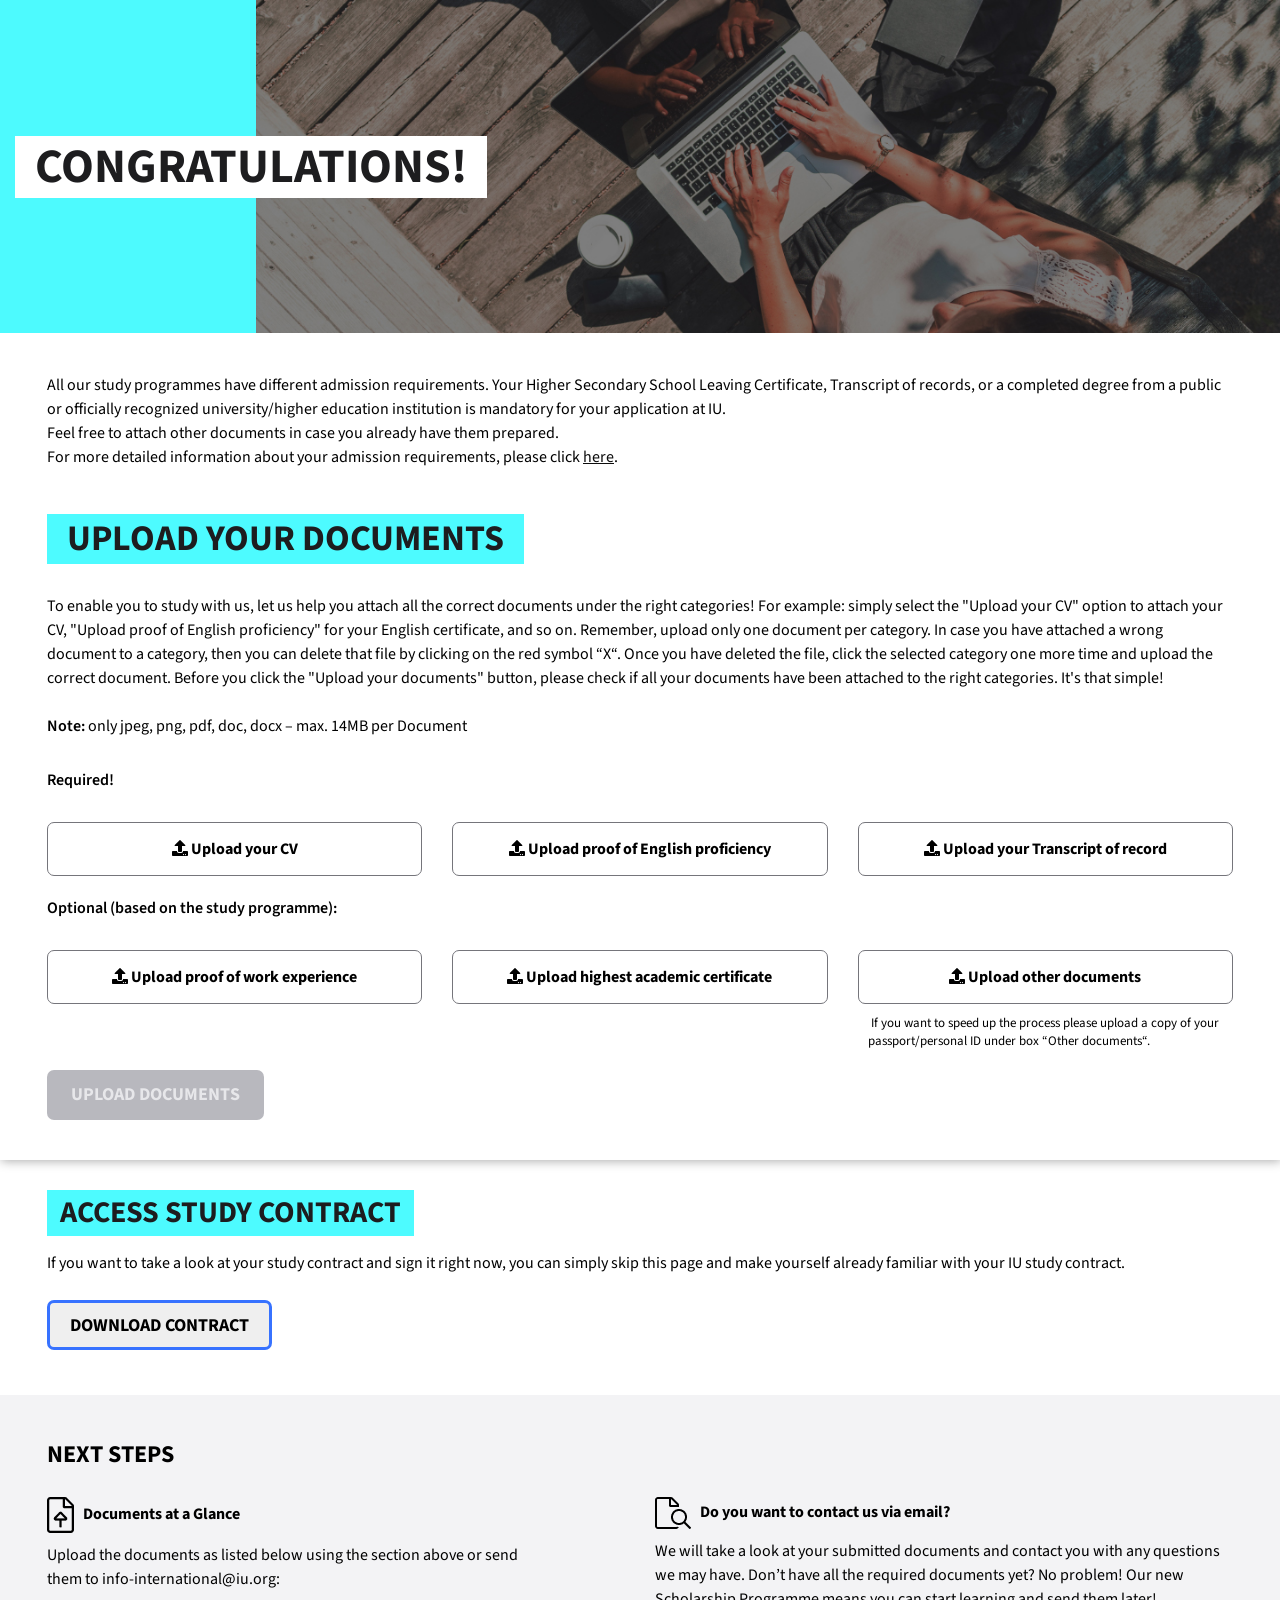
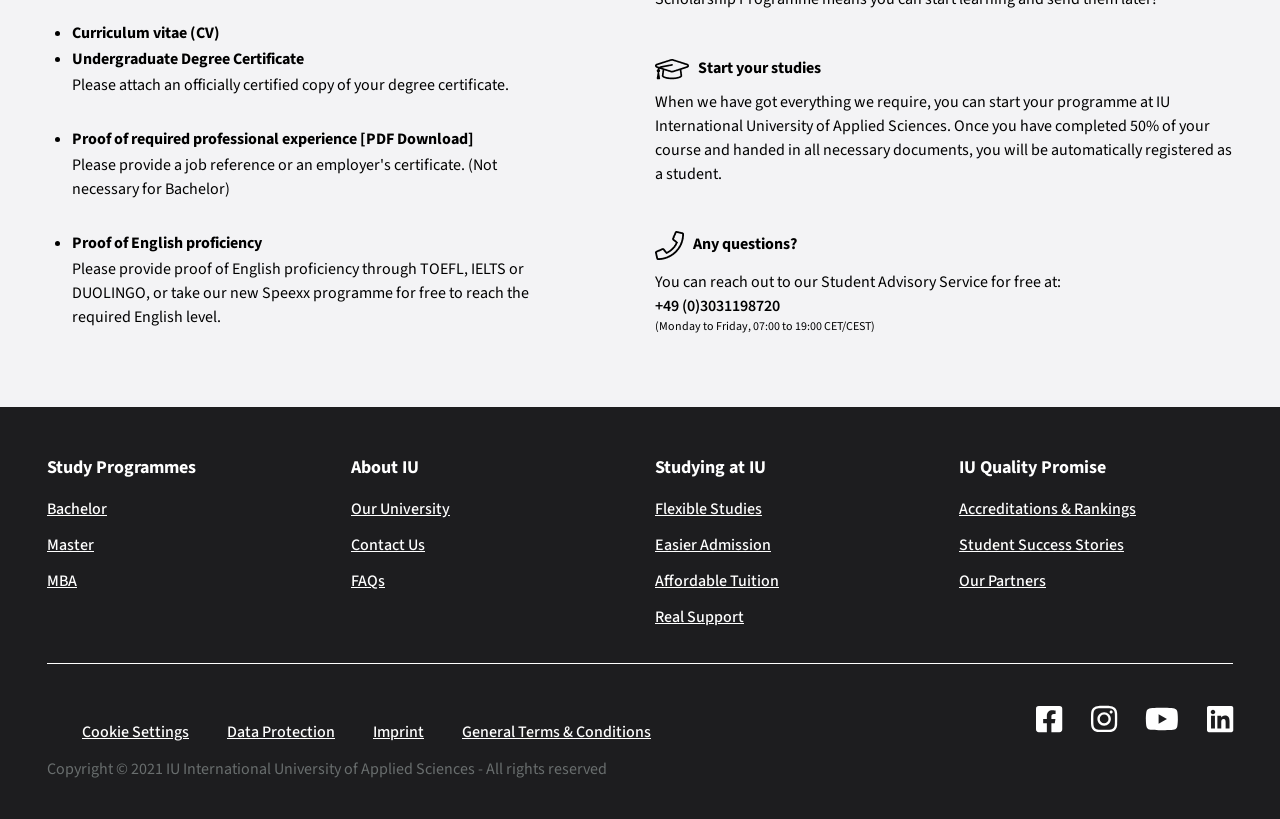
==== upload/index.html @ fe28b908 "Merge branch 'main' of https://github.com/Lujine/iu-obv-v1 into summary-ui-changes" ====
<!DOCTYPE html>
<html>
    <head>
        <meta charset="utf-8" />
        <meta http-equiv="X-UA-Compatible" content="IE=edge" />
        <meta name="viewport" content="width=device-width, initial-scale=1" />
        <link rel="icon" href="images/favicon.png" type="image/x-icon" />
        <title>CONGRATULATIONS!</title>
        <!--[if IE]><script src="js/html5.js"></script><![endif]-->
        <!--main css -->
        <link href="css/bootstrap.min.css" rel="stylesheet" type="text/css" />
        <link href="css/style.css" rel="stylesheet" type="text/css" />

        <!--font css -->
        <link href="css/font-awesome.min.css" rel="stylesheet" type="text/css" />
        <link href="css/fontawesome-all.min.css" rel="stylesheet" type="text/css" />
        <link href="//fonts.googleapis.com/css2?family=Source+Sans+Pro:wght@200;300;400;600;700;900&display=swap" rel="stylesheet" type="text/css" />

        <!--Accordian css  -->
        <link href="css/demo.css" rel="stylesheet" type="text/css" />

        <!--responsive css  -->
        <link href="css/responsive.css" rel="stylesheet" type="text/css" />
        <script>(function(w,d,s,l,i){w[l]=w[l]||[];w[l].push({'gtm.start':

                new Date().getTime(),event:'gtm.js'});var f=d.getElementsByTagName(s)[0],

            j=d.createElement(s),dl=l!='dataLayer'?'&l='+l:'';j.async=true;j.src=

            'https://www.googletagmanager.com/gtm.js?id='+i+dl;f.parentNode.insertBefore(j,f);

        })(window,document,'script','dataLayer','GTM-NTFTFHJ');</script>

        <!-- End Google Tag Manager -->

        <!-- Google Tag Manager -->

        <script>(function(w,d,s,l,i){w[l]=w[l]||[];w[l].push({'gtm.start':

                new Date().getTime(),event:'gtm.js'});var f=d.getElementsByTagName(s)[0],

            j=d.createElement(s),dl=l!='dataLayer'?'&l='+l:'';j.async=true;j.src=

            'https://www.googletagmanager.com/gtm.js?id='+i+dl;f.parentNode.insertBefore(j,f);

        })(window,document,'script','dataLayer','GTM-M35C44B');</script>

        <!-- End Google Tag Manager -->

        <script>

            dataLayer.push({

                'event': 'pageview',

                'eventData': {

                    'action': 'pageview',

                    'category': 'page'

                },

                'page': {

                    'name': "/obw-v1/upload/",

                    'type': 'obw',

                    'status': 200,

                    'language': 'en',

                    'topLevelDomain': 'com',

                    'subDomain': ''

                }

            });
        </script>
    </head>

    <body>
        <!--Banner Section-->
        <div class="herobanner desktop">
            <img src="images/hero-banner.jpg" alt="Banner" class="fullimg" />
            <div class="banner-caption">
                <div class="container">
                    <div class="row">
                        <div class="col-md-12 col-sm-12 col-xs-12">
                            <div class="banner-content">
                                <h1>CONGRATULATIONS!</h1>
                            </div>
                        </div>
                    </div>
                </div>
            </div>
        </div>
        <!--Banner Section-->
        <!--Banner Section-->
        <div class="herobanner mobile">
            <img src="images/hero-banner-mob.jpg" alt="Banner" class="fullimg" />
            <div class="banner-caption">
                <div class="container">
                    <div class="row">
                        <div class="col-md-12 col-sm-12 col-xs-12">
                            <div class="banner-content">
                                <h1>CONGRATULATIONS!</h1>
                            </div>
                        </div>
                    </div>
                </div>
            </div>
        </div>
        <!--Banner Section-->

        <!--Content Section-->
        <div class="content-section">
            <div class="container">
                <div class="modal" id="invalidFileType">
                    <div class="modal-dialog">
                        <div class="modal-content">

                            <!-- Modal Header -->
                            <div class="modal-header">
                                <h4 class="modal-title">Invalid File type</h4>
                                <button type="button" class="close" data-dismiss="modal">&times;</button>
                            </div>

                            <!-- Modal body -->
                            <div class="modal-body">
                                You can upload files that only have these extensions type: jpeg, png, pdf, doc, docx – with a max size of 14MB per document!
                            </div>

                            <!-- Modal footer -->
                            <div class="modal-footer">
                                <button type="button" class="btn btn-danger" data-dismiss="modal">Close</button>
                            </div>

                        </div>
                    </div>
                </div>
                <div class="modal" id="sizeMoreThan">
                    <div class="modal-dialog">
                        <div class="modal-content">

                            <!-- Modal Header -->
                            <div class="modal-header">
                                <h4 class="modal-title">Max file size exceeded</h4>
                                <button type="button" class="close" data-dismiss="modal">&times;</button>
                            </div>

                            <!-- Modal body -->
                            <div class="modal-body">
                                Unfortunately, you cannot upload files with a size exceeding 14MB. Convert the file first and upload it back here!
                            </div>

                            <!-- Modal footer -->
                            <div class="modal-footer">
                                <button type="button" class="btn btn-danger" data-dismiss="modal">Close</button>
                            </div>

                        </div>
                    </div>
                </div>

            </div>
            <div class="container">
                <div class="row">
                    <div class="col-md-12 col-sm-12 col-xs-12">
                        <div class="application-process">
                            <p>
                                All our study programmes have different admission requirements. Your Higher Secondary School Leaving Certificate, Transcript of records, or a completed degree from a public or officially recognized university/higher education institution is mandatory for your application at IU.
                                <br>Feel free to attach other documents in case you already have them prepared. <br>
                                For more detailed information about your admission requirements, please click
                                <a href="https://iu.org/why-iu/easier-admission/" style="color: #0d0d0d;text-decoration: underline" target="_blank">here</a>.
                            </p>
                        </div>
                        <div class="upload-section">
                            <h2 class="upload-title">Upload <span class="uploady">your</span> Documents</h2>
                            <p>To enable you to study with us, let us help you attach all the correct documents under the right categories! For example: simply select the "Upload your CV" option to attach your CV, "Upload proof of English proficiency" for your English certificate, and so on. Remember, upload only one document per category. In case you have attached a wrong document to a category, then you can delete that file by clicking on the red symbol “X“. Once you have deleted the file, click the selected category one more time and upload the correct document. Before you click the "Upload your documents" button, please check if all your documents have been attached to the right categories. It's that simple!
                                <br>
                            <br><strong>Note:</strong> only jpeg, png, pdf, doc, docx – max. 14MB per Document</p>
                            <div>
                                <p class="toHighlight"><strong>Required!</strong></p>
                            </div>
                            <div class="upload-box">
                                <form id="uploadNewForm" action="./upload.php" name="uploadNewForm" method="post" enctype="multipart/form-data">
                                    <div class="row">
                                        <div class="col-md-4 col-sm-4 col-xs-12 upload_cv-cont">
                                            <div class="upload-block">
                                                <label for="upload_cv" class="custom-file-upload">
                                                    <i class="fa fa-upload" aria-hidden="true"></i> Upload your CV
                                                </label>
                                                <div class="loader-img upload_cv-loader"></div>
                                                <input id="upload_cv" name='upload_cv' type="file" style="display:none;">
                                            </div>
                                        </div>
                                        <div class="col-md-4 col-sm-4 col-xs-12 upload_proof_of_english_proficiency-cont">
                                            <div class="upload-block">
                                                <label for="upload_proof_of_english_proficiency" class="custom-file-upload">
                                                    <i class="fa fa-upload" aria-hidden="true"></i> Upload proof of English proficiency
                                                </label>
                                                <div class="loader-img upload_proof_of_english_proficiency-loader"></div>
                                                <input id="upload_proof_of_english_proficiency" name='upload_proof_of_english_proficiency' type="file" style="display:none;">
                                            </div>
                                        </div>
                                        <div class="col-md-4 col-sm-4 col-xs-12 upload_Transcript_of_record-cont">
                                            <div class="upload-block">
                                                <label for="upload_Transcript_of_record" class="custom-file-upload">
                                                    <i class="fa fa-upload" aria-hidden="true"></i> Upload your Transcript of record
                                                </label>
                                                <div class="loader-img upload_Transcript_of_record-loader"></div>
                                                <input id="upload_Transcript_of_record" name='upload_Transcript_of_record' type="file" style="display:none;">
                                            </div>
                                        </div>

                                        <div class="col-sm-12 col-md-12 col-xs-12">
                                            <p class="toHighlight"><strong>Optional (based on the study programme):</strong></p>
                                        </div>

                                        <div class="col-md-4 col-sm-4 col-xs-12 upload_proof_of_work_experience-cont">
                                            <div class="upload-block">
                                                <label for="upload_proof_of_work_experience" class="custom-file-upload">
                                                    <i class="fa fa-upload" aria-hidden="true"></i> Upload proof of work experience
                                                </label>
                                                <div class="loader-img upload_proof_of_work_experience-loader"></div>
                                                <input id="upload_proof_of_work_experience" name='upload_proof_of_work_experience' type="file" style="display:none;">
                                            </div>
                                        </div>

                                        <div class="col-md-4 col-sm-4 col-xs-12 upload_highest_academic_certificate-cont">
                                            <div class="upload-block">
                                                <label for="upload_highest_academic_certificate" class="custom-file-upload">
                                                    <i class="fa fa-upload" aria-hidden="true"></i> Upload highest academic certificate
                                                </label>
                                                <div class="loader-img upload_highest_academic_certificate-loader"></div>
                                                <input id="upload_highest_academic_certificate" name='upload_highest_academic_certificate' type="file" style="display:none;">
                                            </div>
                                        </div>


                                        <div class="col-md-4 col-sm-4 col-xs-12 upload_other_documents-cont">
                                            <div class="upload-block">
                                                <label for="upload_other_documents" class="custom-file-upload">
                                                    <i class="fa fa-upload" aria-hidden="true"></i> Upload other documents 
                                                </label>
                                                <div class="loader-img upload_other_documents-loader"></div>
                                                <input id="upload_other_documents" name='upload_other_documents' type="file" style="display:none;">
                                            </div>
                                            <div class="miniText">

                                                <img src="https://i.imgur.com/AZdpewI.png" alt="" width="19px"> If you want to speed up the process please upload a copy of your passport/personal ID under box “Other documents“.

                                            </div>
                                        </div>
                                    </div> 
                                    <div class="row"> 
                                        <div class="col-md-12 col-sm-12 col-xs-12 disable-div" id="pre-upload_cv" >
                                            <div class="preview" style="color:black;">
                                                <div class="progress-bar"></div>
                                                <div class="file-name"></div>
                                                <div class="file-size"></div>
                                                <div class="file-remove" data-id="upload_cv"><i class="fas fa-times"></i></div>
                                                <div class="clearfix"></div>
                                            </div>
                                        </div>
                                        <div class="col-md-12 col-sm-12 col-xs-12 disable-div" id="pre-upload_proof_of_english_proficiency" >
                                            <div class="preview" style="color:black;">
                                                <div class="progress-bar"></div>
                                                <div class="file-name"></div>
                                                <div class="file-size"></div>
                                                <div class="file-remove" data-id="upload_proof_of_english_proficiency"><i class="fas fa-times"></i></div>
                                                <div class="clearfix"></div>
                                            </div>
                                        </div>
                                        <div class="col-md-12 col-sm-12 col-xs-12 disable-div" id="pre-upload_Transcript_of_record" >
                                            <div class="preview" style="color:black;">
                                                <div class="progress-bar"></div>
                                                <div class="file-name"></div>
                                                <div class="file-size"></div>
                                                <div class="file-remove" data-id="upload_Transcript_of_record"><i class="fas fa-times"></i></div>
                                                <div class="clearfix"></div>
                                            </div>
                                        </div>
                                        <div class="col-md-12 col-sm-12 col-xs-12 disable-div" id="pre-upload_proof_of_work_experience" >
                                            <div class="preview" style="color:black;">
                                                <div class="progress-bar"></div>
                                                <div class="file-name"></div>
                                                <div class="file-size"></div>
                                                <div class="file-remove" data-id="upload_proof_of_work_experience"><i class="fas fa-times"></i></div>
                                                <div class="clearfix"></div>
                                            </div>
                                        </div>
                                        <div class="col-md-12 col-sm-12 col-xs-12 disable-div" id="pre-upload_highest_academic_certificate" >
                                            <div class="preview" style="color:black;">
                                                <div class="progress-bar"></div>
                                                <div class="file-name"></div>
                                                <div class="file-size"></div>
                                                <div class="file-remove" data-id="upload_highest_academic_certificate"><i class="fas fa-times"></i></div>
                                                <div class="clearfix"></div>
                                            </div>
                                        </div>
                                        <div class="col-md-12 col-sm-12 col-xs-12 disable-div" id="pre-upload_other_documents" >
                                            <div class="preview" style="color:black;">
                                                <div class="progress-bar"></div>
                                                <div class="file-name"></div>
                                                <div class="file-size"></div>
                                                <div class="file-remove" data-id="upload_other_documents"><i class="fas fa-times"></i></div>
                                                <div class="clearfix"></div>
                                            </div>
                                        </div>
                                        <div id="uploadStatus"></div>
                                    </div>  
                                    <div class="row"> 
                                        <div class="col-md-4 col-sm-4 col-xs-12">
                                            <input type="submit" name="submit" id="upload-documents" value="upload documents" disabled="disabled" />
                                        </div>
                                    </div>  
                                </form>               
                            </div>                                
                        </div>
                    </div>
                </div>
            </div>
        </div>
        <!--Content Section-->


        <!--Download Contract Section-->
        <div class="downloadContract-section">
            <div class="container">
                <div class="row">
                    <div class="col-md-12 col-sm-12 col-xs-12">
                        <div class="downloadContract-title">
                            <h2><span>ACCESS STUDY CONTRACT</span></h2>
                            <p>If you want to take a look at your study contract and sign it right now, you can simply skip this page and make yourself already familiar with your IU study contract.</p>
                        </div>
                    </div>
                </div>
                <div class="row">
                    <div class="col-md-4 col-sm-4 col-xs-12">
                        <input type="submit" name="seeContract" id="skip" value="Download Contract"/>
                    </div>
                </div>
            </div>
        </div>

        <!--shareab Section-->
        <div class="shareab-section hidden">
            <div class="container">
                <div class="row">
                    <div class="col-md-12 col-sm-12 col-xs-12">
                        <div class="shareab-title">
                            <h2><span>ACCESS STUDY CONTRACT</span></h2>
                            <p>If you want to take a look at your study contract and sign it right now, you can simply skip this page and make yourself already familiar with your IU study contract.</p>
                        </div>
                    </div>
                </div>
                <div class="row">
                    <div class="col-md-12 col-sm-12 col-xs-12">
                        <div class="faqblock">
                            <h3 class="accordion" id="body-open"><span class="bluebg">AGENCY BUSINESS</span> <span></span></h3>
                            <div class="content">
                                <p>Here you can confirm that you are an agent working with IU by enterring your company name, e-mail adress and your personalised, valid agent voucher code. Please click on 'SUBMIT' button below to confirm.</p>
                                <div class="shareab-form">
                                    <div class="row">
                                        <div class="col-md-4 col-sm-4 col-xs-12">
                                            <div class="form-group">
                                                <input type="text" name="" value="" placeholder="Agent Company Name*">
                                            </div>
                                        </div>
                                        <div class="col-md-4 col-sm-4 col-xs-12">
                                            <div class="form-group">
                                                <input type="text" name="" value="" placeholder="Agent E-mail*">
                                            </div>
                                        </div>
                                        <div class="col-md-4 col-sm-4 col-xs-12">
                                            <div class="form-group">
                                                <input type="text" name="" value="" placeholder="Agent Code*">
                                            </div>
                                        </div>
                                    </div>
                                    <div class="row">
                                        <div class="col-md-12 col-sm-12 col-xs-12">
                                            <input type="submit" name="" value="Submit Now">
                                        </div>
                                    </div>
                                </div>
                            </div>
                        </div>
                        <div class="faqblock">
                            <h3 class="accordion"><span class="bluebg">Has someone recommended you?</span> <span></span></h3>
                            <div class="content">
                                <p>Please ensure that the recommender is currently studying with IU. It  is important that you use the recommender's official IU email id.</p>
                                <div class="shareab-form">
                                    <div class="row">
                                        <div class="col-md-4 col-sm-4 col-xs-12">
                                            <div class="form-group">
                                                <input type="text" name="" value="" placeholder="First Name*">
                                            </div>
                                        </div>
                                        <div class="col-md-4 col-sm-4 col-xs-12">
                                            <div class="form-group">
                                                <input type="text" name="" value="" placeholder="Last Name*">
                                            </div>
                                        </div>
                                        <div class="col-md-4 col-sm-4 col-xs-12">
                                            <div class="form-group">
                                                <input type="text" name="" value="" placeholder="IU E-mail Addresse*">
                                            </div>
                                        </div>
                                    </div>
                                    <div class="row">
                                        <div class="col-md-12 col-sm-12 col-xs-12">
                                            <input type="submit" name="" value="Submit Now" >
                                        </div>
                                    </div>
                                </div>
                            </div>
                        </div>
                    </div>
                </div>
            </div>
        </div>
        <!--shareab Section-->

        <!--Steps Section-->
        <div class="steps-section">
            <div class="container">
                <div class="row">
                    <div class="col-md-12 col-sm-12 col-xs-12">
                        <h2>NEXT STEPS</h2>
                    </div>
                </div>
                <div class="row">
                    <div class="col-md-6 col-sm-6 col-xs-12">
                        <div class="steps-left">
                            <h3><img src="images/send.png" alt="Send" /> Documents  at a Glance</h3>
                            <p>Upload the documents as listed below using the section above or send them to info-international@iu.org:</p>
                            <ul>
                                <li><h6>Curriculum vitae (CV)</h6></li>
                                <li>
                                    <h6>Undergraduate Degree Certificate</h6>
                                    <p>Please attach an officially certified copy of your degree certificate.</p>
                                </li>
                                <li>
                                    <h6>Proof of required professional experience [PDF Download]</h6>
                                    <p>Please provide a job reference or an employer's certificate. (Not necessary for Bachelor)</p>
                                </li>
                                <li>
                                    <h6>Proof of English proficiency</h6>
                                    <p>Please provide proof of English proficiency through TOEFL, IELTS or DUOLINGO, or take our new Speexx programme for free to reach the required English level.</p>
                                </li>
                            </ul>
                        </div>
                    </div>
                    <div class="col-md-6 col-sm-6 col-xs-12">
                        <div class="steps-right">
                            <h3><img src="images/search.png" alt="Send" /> Do you want to contact us via email?</h3>
                            <p>We will take a look at your submitted documents and contact you with any questions we may have. Don’t have all the required documents yet? No problem! Our new Scholarship Programme means you can start learning and send them later!</p>
                            <h3><img src="images/studies.png" alt="Send" /> Start your studies</h3>
                            <p>When we have got everything we require, you can start your programme at IU International University of Applied Sciences. Once you have completed 50% of your course and handed in all necessary documents, you will be automatically registered as a student.</p>
                            <h3><img src="images/call.png" alt="Send" /> Any questions?</h3>
                            <p style="margin-bottom:0px;">You can reach out to our Student Advisory Service for free at:<br />
                                <strong>+49 (0)3031198720</strong></p>
                            <h5>(Monday to Friday, 07:00 to 19:00 CET/CEST)</h5>
                        </div>
                    </div>
                </div>
            </div>
        </div>
        <!--Steps Section-->
        <script type="application/javascript" src="https://app.usercentrics.eu/latest/main.js" id="3lWO0ROlQ" ></script>

        <script type="application/javascript" src="https://app.usercentrics.eu/latest/main.js" id="3lWO0ROlQ" ></script>

        <!--Footer section-->
        <div class="footer">
            <div class="container">
                <div class="row">
                    <div class="col-md-3 col-sm-3 col-xs-12">
                        <div class="useslink">
                            <h2>Study Programmes</h2>
                            <ul>
                                <li><a href="https://iu.org/bachelor/">Bachelor</a></li>
                                <li><a href="https://iu.org/master/">Master</a></li>
                                <li><a href="https://iu.org/mba/">MBA</a></li>
                            </ul>
                        </div>
                    </div>
                    <div class="col-md-3 col-sm-3 col-xs-12">
                        <div class="useslink">
                            <h2>About IU</h2>
                            <ul>
                                <li><a href="https://iu.org/why-iu/our-university/">Our University</a></li>
                                <li><a href="https://iu.org/why-iu/contact-us/">Contact Us</a></li>
                                <li><a href="https://iu.org/why-iu/faqs/">FAQs</a></li>
                            </ul>
                        </div>
                    </div>
                    <div class="col-md-3 col-sm-3 col-xs-12">
                        <div class="useslink">
                            <h2>Studying at IU</h2>
                            <ul>
                                <li><a href="https://iu.org/why-iu/flexible-studies/">Flexible Studies</a></li>
                                <li><a href="https://iu.org/why-iu/easier-admission/">Easier Admission</a></li>
                                <li><a href="https://iu.org/why-iu/affordable-tuition/">Affordable Tuition</a></li>
                                <li><a href="https://iu.org/why-iu/real-support/">Real Support</a></li>
                            </ul>
                        </div>
                    </div>
                    <div class="col-md-3 col-sm-3 col-xs-12">
                        <div class="useslink">
                            <h2>IU Quality Promise</h2>
                            <ul>
                                <li><a href="https://iu.org/why-iu/accreditations-and-rankings/">Accreditations & Rankings</a></li>
                                <li><a href="https://iu.org/why-iu/success-stories/">Student Success Stories</a></li>
                                <li><a href="https://iu.org/why-iu/our-partners/">Our Partners</a></li>
                            </ul>
                        </div>
                    </div>
                </div>
                <div class="row">
                    <div class="col-md-12 col-sm-12 col-xs-12">
                        <div class="footer-bottom">
                            <div class="row">
                                <div class="col-md-4 col-sm-4 col-xs-12 col-md-push-8 col-sm-push-8">
                                    <div class="footer-social">
                                        <ul>
                                            <li>
                                                <a href="https://www.facebook.com/international.iu/" target="_blank"><i class="fab fa-facebook-square"></i></a>
                                            </li>
                                            <li>
                                                <a href="https://www.instagram.com/iu.international/" target="_blank"><i class="fab fa-instagram"></i></a>
                                            </li>
                                            <li>
                                                <a href="https://www.youtube.com/c/IUInternational" target="_blank"><i class="fab fa-youtube"></i></a>
                                            </li>
                                            <li>
                                                <a href="https://www.linkedin.com/company/iu-gmbh/" target="_blank"><i class="fab fa-linkedin"></i></a>
                                            </li>
                                        </ul>
                                    </div>
                                </div>
                                <div class="col-md-8 col-sm-8 col-xs-12 col-md-pull-4 col-sm-pull-4">
                                    <div class="fmenu">
                                        <ul>
                                            <li><a href="#uc-corner-modal-show">Cookie Settings</a></li>
                                            <li><a href="https://iu.org/data-protection/">Data Protection</a></li>
                                            <li><a href="https://iu.org/imprint/">Imprint</a></li>
                                            <li><a href="https://iu.org/general-terms-and-conditions/">General Terms & Conditions</a></li>
                                        </ul>
                                    </div>
                                    <div class="copyright">
                                        <p>Copyright © 2021 IU International University of Applied Sciences - All rights reserved</p>
                                    </div>
                                </div>
                            </div>
                        </div>
                    </div>
                </div>
            </div>
        </div>
        <!--Footer section-->

        <!--JS-->
        <script src="js/jquery.min.js" type="text/javascript"></script>
        <script src="js/bootstrap.min.js"></script>

        <!--Fonts js -->
        <script src="js/awesomefonts.js"></script>

        <script>
        let x = false;
        let sumUploadedFiles = 0;
        let requiredInput = ['upload_cv','upload_proof_of_english_proficiency','upload_Transcript_of_record']
        function validation(){
            let s = 0;
            sumUploadedFiles = 0;
            jQuery('input[type="file"]').each(function(e, i) {
                if( jQuery(this).val()  && requiredInput.includes(jQuery(this)[0].name) ){
                    s++
                }
            });
            if(s===3){
                jQuery('input[type="file"]').each(function(e, i) {
                    if( jQuery(this).val()){
                        sumUploadedFiles++
                    }
                });
                x = true;
                return true;
            }
        }

        jQuery(document).ready(function() {
            jQuery('input[type="file"]').change(function(e) {
                var ID = jQuery(this).attr('id');
                var geekss = e.target.files[0];
                if(geekss){

                    var fileInput = document.getElementById(ID);
                    // Allowing file type
                    var allowedExtensions = 
                    /(\.jpeg|\.jpg|\.png|\.pdf|\.doc|\.docx)$/i;
                    if ( !allowedExtensions.exec( fileInput.value ) ) {
                        //alert('Invalid file type');
                        $("#invalidFileType").modal();
                        fileInput.value = '';
                        jQuery("#pre-"+ID).addClass('disable-div');
                        return false;
                    } 
                    else if(geekss.size > 1400000) {
                        //alert('Please upload file less than 14MB.');
                        $("#sizeMoreThan").modal();
                        fileInput.value = '';
                        jQuery("#pre-"+ID).addClass('disable-div');
                        return false;
                    } 
                    else 
                    {
                        jQuery("#pre-"+ID+' .preview .file-name').text(geekss.name);
                        jQuery("#pre-"+ID+' .preview .file-size').text( (geekss.size/1024).toFixed(2) + 'kb'); 
                        jQuery("#pre-"+ID).removeClass('disable-div');
                    }

                }
                else{
                    jQuery("#pre-"+ID).addClass('disable-div');
                }


                var disBtn = true;
                jQuery('input[type="file"]').each(function(e, i) {
                    if( jQuery(this).val()  && (validation() || x === true)){
                        disBtn = false;
                        return false;
                    }
                });
                jQuery('#upload-documents').attr('disabled', disBtn);
            });





            jQuery('.file-remove').on('click', function(e) {
                var ID = $(this).data('id');
                jQuery("#pre-"+ID).addClass('disable-div');
                document.getElementById(ID).value = '';
                if(!validation()){
                    switch (ID) {

                        case 'upload_Transcript_of_record' :
                            alert('Please upload a document for \'Transcript of record\'')
                            x = false;
                            break;

                        case 'upload_cv' :
                            alert('Please upload a document in \'CV\'')
                            x = false;
                            break;

                        case 'upload_proof_of_english_proficiency' :
                            alert('Please upload a document in \'Proof of English Proficiency\'')
                            x = false;
                            break;

                        default : console.log('not a required')


                    }
                    jQuery('#upload-documents').attr('disabled', true);
                }
            });


            jQuery('#uploadNewForm').on('submit', function(e) {
                window.dataLayer.push({
                    event: 'customEvent',
                    eventData: {
                        action: 'Submit Document Upload',
                        category: 'Application Form',
                        label: sumUploadedFiles.toString()
                    }
                });
                console.log('datalayer push sent')
                e.preventDefault();
                jQuery('input[type="file"]').each(function(e) {
                    if(jQuery(this).val()){
                        if (jQuery(this).attr('id') === "upload_cv") {
                            uploadImage( jQuery(this).attr('id'), 'CV' );
                        }
                        else if (jQuery(this).attr('id') === "upload_highest_academic_certificate") {
                            uploadImage( jQuery(this).attr('id'), 'Certificate' );
                        }
                        else if (jQuery(this).attr('id') === "upload_proof_of_work_experience") {
                            uploadImage( jQuery(this).attr('id'), 'ProofOfWorkExperince' );
                        }
                        else if (jQuery(this).attr('id') === "upload_proof_of_english_proficiency") {
                            uploadImage( jQuery(this).attr('id'), 'EnglishKnowledgeCertificate' );
                        }
                        else if (jQuery(this).attr('id') === "upload_Transcript_of_record") {
                            uploadImage( jQuery(this).attr('id'), 'TranscriptOfRecords' );
                        }
                        else
                        {
                            uploadImage( jQuery(this).attr('id'), 'Other');
                        }
                    }
                });
                jQuery('#upload-documents').attr('disabled', false);
            });


            //FIRST THING TO DO IS TO HANDLE TO ERROR
            // bachelor vs master front end changes

            function uploadImage(ID, typex)
            {
                var form_data = new FormData();
                form_data.append("upload", document.getElementById(ID).files[0]);
                 $.ajax({
                    xhr: function() {
                        var xhr = new window.XMLHttpRequest();
                        xhr.upload.addEventListener("progress", function(evt) {
                            if (evt.lengthComputable) {
                                var percentComplete = ((evt.loaded / evt.total) * 100).toFixed(2);
                                $("#pre-"+ID+" .progress-bar").width(percentComplete + '%');
                                $("#pre-"+ID+" .progress-bar").html(percentComplete+'%');

                                if((evt.loaded / evt.total)==1)
                                    $("#pre-"+ID+" .progress-bar").html('<span class="success"> File uploaded </span>');
                            }
                        }, false);
                        return xhr;
                    },
                    type: 'POST',
                    url: 'https://api.careerpartner.eu/centraldataservice-api/lara/api/v2/file/'+result+'/file-upload?type=application&category='+typex,
                    data: form_data,
                    contentType: false,
                    cache: false,
                    processData:false,
                    beforeSend: function(){
                        $("#pre-"+ID+" .preview").addClass('progress-bg');
                        $("#pre-"+ID+" .progress-bar").width('0%');
                        $("."+ID+"-loader").html('<img src="images/loading.gif"/>');
                        $('#pre-'+ID+' .file-remove').remove();
                        $("."+ID+"-cont").addClass('upload-disable');
                    },
                    error:function(resp){
                        //console.log(resp);
                        $("#"+ID+"-loader").html('<p style="color:#EA4335;">File upload failed, please try again.</p>');
                    },
                    success: function(resp){
                        //console.log(resp);
                        if(resp.success === true){
                            $("."+ID+"-loader").html('');
                            $('#'+ID).val('');
                            $('.'+ID+'-cont .custom-file-upload').attr('for', '');
                        }else{
                            $("."+ID+"-loader").html('');
                            $("."+ID+"-cont").removeClass('upload-disable');
                        }
                    }
                });
            }
        });
        </script>

        <!-- Accordian Js -->
        <script type="text/javascript" src="js/jquery.accordion.js"></script>
        <script type="text/javascript" src="js/highlight.pack.js"></script>
        <script type="text/javascript">
            $(document).ready(function() {
            
            //syntax highlighter
            hljs.tabReplace = '    ';
            hljs.initHighlightingOnLoad();
            
            //accordion
            $('h3.accordion').accordion({
            defaultOpen: 'body-open',
            cookieName: 'accordion_nav',
            speed: 'slow',
            animateOpen: function (elem, opts) { //replace the standard slideUp with custom function
            elem.next().slideFadeToggle(opts.speed);
            },
            animateClose: function (elem, opts) { //replace the standard slideDown with custom function
            elem.next().slideFadeToggle(opts.speed);
            }
            });
            
            $('h3.accordion2').accordion({
            defaultOpen: 'sample-1',
            cookieName: 'accordion2_nav',
            speed: 'slow',
            cssClose: 'accordion2-close', //class you want to assign to a closed accordion header
            cssOpen: 'accordion2-open',
            
            });
            
            //custom animation for open/close
            $.fn.slideFadeToggle = function(speed, easing, callback) {
            return this.animate({opacity: 'toggle', height: 'toggle'}, speed, easing, callback);
            };
            
            });
        </script>
        <script src="js/app.js" type="text/javascript"></script>

    </body>
</html>
---- upload/css/style.css ----
@charset "utf-8";
/* CSS Document */
/* 	-----------------------------------------------------
	------------------- General Styles ------------------
	----------------------------------------------------- */
article, aside, details, figcaption, figure, footer, header, hgroup, menu, nav, section, main {display:block;}
audio, canvas, video {display:inline-block; *display:inline; *zoom:1;}
audio:not([controls]) {display:none;}
* {margin:0; padding:0; outline:none;
  -webkit-box-sizing: border-box;
     -moz-box-sizing: border-box;
          box-sizing: border-box;
}
*:before,
*:after {
  -webkit-box-sizing: border-box;
     -moz-box-sizing: border-box;
          box-sizing: border-box;
}
html, body, div, span, applet, object, iframe, h1, h2, h3, h4, h5, h6, p, blockquote, pre, a, abbr, acronym, address, big, cite, code, del, dfn, em, font, img, ins, kbd, q, s, samp, small, strike, strong, sub, sup, tt, var, b, u, i, center, dl, dt, dd, ol, ul, li, fieldset, form, label, legend, table, caption, tbody, tfoot, thead, tr, th, td {margin:0; padding:0; border:0; outline:0; font-size:100%; background:transparent;}

blockquote, q {quotes:none;}
blockquote:before, blockquote:after, q:before, q:after  {content:''; content:none;}
:focus {outline:0;}
ins {text-decoration:none;}
del {text-decoration:line-through;}
table {border-collapse:collapse; border-spacing:0;}
a, a:hover, a:active, a:focus {outline:none; outline-style:none; outline-width:0; }
img {width:auto\9; height:auto; max-width:100%; vertical-align:middle; border:0; -ms-interpolation-mode:bicubic;}
button, html input[type="button"], input[type="reset"], input[type="submit"] {cursor:pointer; -webkit-appearance:button;}
label, select, button, input[type="button"], input[type="reset"], input[type="submit"], input[type="radio"], input[type="checkbox"] {cursor:pointer;}
input[type="search"] {-webkit-box-sizing:content-box; -moz-box-sizing:content-box; box-sizing:content-box; -webkit-appearance:textfield;}
input[type="search"]::-webkit-search-decoration, input[type="search"]::-webkit-search-cancel-button {-webkit-appearance:none;}
textarea {overflow:auto; vertical-align:top;}

body{margin:0; padding:0px; background:#ffffff; font-family: 'Source Sans Pro', sans-serif !important; color:#000; font-size:16px; line-height:normal; font-weight:400;}

.clr {font-size:0; height:0; line-height:0; clear:both;}
.left {margin:0; padding:0; width:auto; height:auto; float:left;}
.right {margin:0; padding:0; width:auto; height:auto; float:right;}

a{text-decoration:none; box-shadow:none; transition: all 0.4s ease-in-out 0s;}
a:hover{text-decoration:none; box-shadow:none; border-bottom:none; }
a:focus{text-decoration:none; box-shadow:none; border-bottom:none;}
strong{font-weight:600;}
.clearfix {
  *zoom: 1;
}

.clearfix:before,
.clearfix:after {
  display: table;
  line-height: 0;
  content: "";
}

.clearfix:after {
  clear: both;
}

.full-img{ width:100%; height:auto;}
h1, .h1, h2, .h2, h3, .h3, h4, .h4, h5, .h5, h6, .h6, p, .p{margin-top:10px; letter-spacing:0px;}
.pull-left{float:left;}
.pull-right{float:right;}
.text-right{text-align:right;}
.text-left{text-align:left;}
.text-justify{text-align:justify;}
.text-center{text-align:center;}
.text-transform{text-transform:uppercase;}
.image-left{ float:left; margin:0px 25px 15px 0px;}
.image-right{ float:right; margin:0px 0px 15px 25px;}
.image-left img, .image-right img{ border:0px solid #fff;}
.alignleft{ float:left; margin:0px 25px 20px 0px;}
.alignright{ float:right; margin:0px 0px 20px 25px;}
.image-middle{margin:0px auto 20px;}
.img-responsive{width:100%;}
.fullbg{width:100%;}
.fullimg{width:100%;}
svg{transition: all 0.4s ease-in-out 0s;}
html{overflow-x:hidden;}




.readmore-btn{margin:0px; padding:0px 35px; display:inline-block; background:#2fbccc; border-radius:50px; font-size:15px; line-height:50px; color:#fff; font-weight:700; text-transform:uppercase;}
.readmore-btn:hover{background:#000; color:#fff;}

.no-padding{padding-left:0px; padding-right:0px;}
#toTop{padding:0px; color:#7eb436; position:fixed; bottom:15px; right:10px; font-size:32px; display:none; z-index:999;}

.align-items-center{display:flex; align-items:center; -moz-align-items:center; -webkit-align-items:center;}
.container{max-width:1216px; width:100%;}
.desktop{display:block;}
.mobile{display:none;}


/*=========Banner section==========*/
.herobanner{padding:0px; margin:0px; width:100%; position:relative;}
.herobanner h1{font-size:48px; line-height:52px; color:#1D1D1F; font-weight:700; text-transform:uppercase; margin:0px 0 0px; position:relative; background:#fff; padding:5px 20px; display:inline-block;}
.banner-caption{position:absolute; left:0px; top:50%; transform:translateY(-50%); -o-transform:translateY(-50%); -moz-transform:translateY(-50%); -webkit-transform:translateY(-50%); width:100%; z-index:5;}
.herobanner .carousel-control .glyphicon-chevron-left{margin-left:0px;}
.herobanner .carousel-control .glyphicon-chevron-right{margin-right:0px;}
.herobanner .carousel-indicators{z-index:1 !important; width:auto !important; margin-left:0% !important; transform:translateX(-50%); -o-transform:translateX(-50%); -moz-transform:translateX(-50%); -webkit-transform:translateX(-50%); display: none;}
.slidernav{position:absolute; bottom:47%; z-index: 6;}
.slidernav.sprev{left:1%;}
.slidernav.snext{right:1%;}
.banner-bgcaption{position:absolute; left:0; top:0; width:100%; height:100%; content:''; background:rgb(0,0,0,0.0); opacity:0;}
.carousel-inner > .item{height:240px; max-height:240px;}

.herobanner-pic{text-align:center;}
.herobanner .container{max-width:1350px; width:100%;}
.applynow-btn{margin:0px 0 0 0px; padding:0px 25px; display:inline-block; vertical-align:top; background:#8f0f05; font-size:15px; line-height:50px; color:#fff; font-weight:900; text-transform:uppercase;}
.applynow-btn:hover{background:#0d0d0d; color:#fff;}
.applynow-btn svg{margin-left:8px; color:#fff;}
/*=========Banner section==========*/


/*=========Content Section==========*/
.content-section{margin:0px; padding:40px 0; width:100%; background:#fff;}
.application-process{margin:0px; padding:0 0 45px;}
.application-process p{font-size:16px; line-height:24px; font-weight:400; color:#000; margin-top:0px;}
.application-process p strong{display:block; font-weight:700;}

.upload-section{margin:0px; padding:0px;}
.upload-section h2.upload-title{font-size:36px; line-height:40px; color:#1D1D1F; font-weight:700; text-transform:uppercase; margin:0px 0 30px; position:relative; background:#4DFBFF; padding:5px 20px; display:inline-block;}
.upload-section p{font-size:16px; line-height:24px; font-weight:400; color:#000; margin-top:0px; margin-bottom:30px;}

.fileupload-block{position:relative; margin:0px 0 17px; padding:0px;}
.fileupload-block img{width:100%; position:relative; z-index:2;}
.fileupload-block input[type="file"]{width:100%; position:absolute; left:0px; top:0px; width:100%; height:100%; z-index:3; opacity:0; cursor:pointer;}

.upload-process{margin:0px; padding:0px; position:relative;}
.upload-process ul{margin:0px; padding:0px; list-style:none;}
.upload-process ul li{display:block; border:#1D1D1F solid 1px; border-radius:7px 0px 0px 7px; padding:12px 15px; margin:0 0 10px; position:relative;}
.upload-process h5{font-size:16px; line-height:24px; font-weight:400; color:#1D1D1F; margin-top:0px; margin-bottom:0px; margin-right:24px; display:inline-block; vertical-align:middle; position:relative; z-index:3;}
.upload-process h6{font-size:16px; line-height:24px; font-weight:400; color:#595D5E; margin-top:0px; margin-bottom:0px; display:inline-block; vertical-align:middle; position:relative; z-index:3;}
.upload-process .delete{float:right; font-size:18px; color:#1D1D1F; position:relative; z-index:3;}
.upload-process ul li.upprocess{background:#B8FDFF; position:relative; overflow:hidden;}
.upload-process ul li.upprocess:before{position:absolute; left:0px; top:0px; content:''; width:30%; height:100%; background:#4DFBFF; z-index:1;}

.upload-box input[type="submit"]{align-items: center; padding: 0px 24px;width: auto; height: auto; background: #3772FF; border-radius: 7px; display:inline-block; border:none; font-weight: bold; font-size: 18px; line-height: 50px; color:#fff; text-transform:uppercase; margin-top:0px;}
.upload-box input[type="submit"][disabled]{background: #B8B8BE; color:#E7E7EA;}

/*=========Steps Section==========*/
.steps-section{margin:0px; padding:48px 0; width:100%; background:#F3F3F5;}
.steps-section h2{font-size:24px; line-height:24px; color:#000; font-weight:700; margin-bottom:30px; margin-top:0px;}
.steps-section p{font-size:16px; line-height:24px; font-weight:400; color:#000; margin-top:0px; margin-bottom:30px;}
.steps-section h3{font-size:16px; line-height:24px; color:#000; font-weight:700; margin-bottom:10px; margin-top:0px;}
.steps-section h3 img{margin-right:6px;}
.steps-section h5{font-size:12px; line-height:18px; color:#000; font-weight:400; margin-bottom:0px; margin-top:0px;}
.steps-section h6{font-size:16px; line-height:18px; color:#000; font-weight:700; margin-bottom:5px; margin-top:0px;}
.steps-section ul{margin-left:25px;}
.steps-section ul li{font-size:16px; line-height:24px; font-weight:400; color:#000; margin-top:0px; margin-bottom:5px;}
.steps-left{padding-right:12%;}
.steps-right p{margin-bottom:45px;}

/*=========Footer section==========*/
.footer{margin:0px; padding:50px 0px 40px; background:#1d1d1f; position:relative;}
.footerlogo{margin:0px auto 30px;}
.footer h2{font-size:18px; line-height:22px; color:#fff; font-weight:700; margin-bottom:20px; position:relative; margin-top:0px;}
.footer h3{font-size:21px; line-height:34px; color:#fff; font-weight:400; margin-bottom:30px;}
.footer h4{font-size:19px; line-height:24px; color:#fff; font-weight:300; margin-bottom:15px; position:relative; margin-top:0px;}
.footer p{font-size:20px; line-height:24px; font-weight:400; color:#fff; margin-top:0px; margin-bottom:30px;}
.footer p a{color:#fff;}
.footer p a:hover{color:#fff;}

.footer-contact{padding:0px 0 20px 0; margin-bottom:0px;}
.footer-contact ul{margin: 0px; padding: 0px; list-style: none;}
.footer-contact ul li{margin:0px 0 20px 0px; padding:0px 0px 0 0px; font-size:14px; line-height:24px; color:#bec2c4; font-weight:500; display:block; position:relative; border-right:#bec2c4 solid 0px;}
.footer-contact ul li a{color:#bec2c4; }
.footer-contact ul li a:hover{color:#4dfbff;}
.footer-contact ul li i{color:#fff; vertical-align:middle;}
.footer-contact ul li svg{position:absolute; left:0px; top:3px; color:#fff; font-size:20px;}
.footer-contact ul li img{position:absolute; left:0px; top:5px; color:#fff; font-size:20px;}
.footer-contact ul li span{display:block; font-size:14px; color:#fff; font-weight:400;}
.footer-contact ul li:last-child{border:none;}

.useslink{margin:0px 0 0px; padding:0px 0 0px; border-bottom:#414141 solid 0px;}
.useslink ul{margin:0px; padding:0px; list-style:none;}
.useslink ul li{margin:0px 0 16px; padding:0px 0px 0 0px; display:block; vertical-align: middle; font-size:16px; line-height:20px; color:#fff; font-weight:500; border-right:#414141 solid 0px; text-transform:capitalize;}
.useslink ul li a{color:#fff; text-decoration:underline;}
.useslink ul li a:hover{color:#4dfbff; text-decoration:none;}
.useslink ul li:last-child{border-right:none;}

.fmenu{margin:0px 0 15px; padding:18px 0 0px;}
.fmenu ul{margin:0px; padding:0px; list-style:none;}
.fmenu ul li{margin:0px 0 0px; padding:0px 0px 0 35px; display:inline-block; vertical-align: top; font-size:16px; line-height:20px; color:#fff; font-weight:500; border-right:#414141 solid 0px; text-transform:capitalize;}
.fmenu ul li a{color:#fff; text-decoration:underline;}
.fmenu ul li a:hover{color:#4dfbff; text-decoration:none;}
.fmenu ul li:last-child{border-right:none;}

.footer-social{margin:0px 0 0px; padding:0px 0px; text-align: right;}
.footer-social ul{margin:0px 0 0 0px; padding:0px; list-style:none;}
.footer-social ul li{margin:0px 0 0 25px; padding:0px; display:inline-block; vertical-align:top; text-align:center;}
.footer-social ul li a{margin:0px; padding:0px; height:auto; width:auto; font-size:30px; line-height:30px; color:#fff; text-align:center; display:inline-block; vertical-align:middle;}
.footer-social ul li:hover a{color:#4dfbff;}

.footer-bottom{padding:40px 0 0; margin-top:20px; border-top:#fff solid 1px;}

.fnewslatter{margin:0px; padding:0px; text-align:center;}
.fnewslatter-form{margin:0px auto -15px; padding:0px; width:50%; position:relative;}
.fnewslatter input[type="email"]{margin:0px 0 0px; padding:0px 15px; width:100%; display:block; vertical-align:middle; border:0px; font-size:16px; line-height:40px; font-weight:500; color:#080b1d; background:#fff; border-radius:0px; text-align:left;}
.fnewslatter input[type="submit"]{display:inline-block; vertical-align:middle; padding:0 25px; width:auto; text-align:center; font-size:20px; line-height:40px; font-weight:400; color:#fff; border:none; background:#2fbccc; border-radius:0px; position:absolute; right:0px; top:0px;}

.footermiddle{border:#41454d solid 1px; padding:50px 50px 0;}
.card{text-align:center; margin:30px auto -23px;}
.card ul{margin:0px; padding:0px; list-style:none;}

.copyright{padding:0px 0; background:transparent;}
.copyright p{font-size:16px; line-height:20px; font-weight:400; color:#696e6e; margin-top:0px; margin-bottom:0px;}
.copyright p a{color:#696e6e;}
.copyright p a:hover{color:#fff;}
/*=========Footer section==========*/

.dropzone{border:none !important; padding:0px !important; min-height:inherit !important; background:transparent !important;}
.pd0{padding-left:0px !important; padding-right:0px !important;}
#actions{margin:0px !important;}
/*div.table .file-row > div{padding:0px !important; border:none !important;}*/
.preview01{display:inline-block !important; vertical-align:top !important; width:auto !important; margin-right:24px;}
.preview02{display:inline-block !important; vertical-align:top !important; width:20% !important;}
div.table .file-row > div p{margin-bottom:0px;}
.progress{margin:0px !important;}
/*.dz-image-preview{display: block !important; border: #1D1D1F solid 1px; border-radius: 7px 0px 0px 7px; padding: 0px; margin: 0 0 10px; position: relative; background:#B8FDFF;}
.dz-image-preview.dz-success{background:#fff;}*/
div.table .file-row{position:relative;display: block !important; border: #1D1D1F solid 1px; border-radius: 7px 0px 0px 7px; padding: 0px; margin: 0 0 10px; position: relative; background:#B8FDFF;}
div.table .file-row.dz-success{background:#fff;}

#actions .btn{align-items: center; padding: 0px 24px;width: 110px; height: auto; background: #3772FF; border-radius: 7px; display:inline-block; border:none; font-weight: bold; font-size: 18px; line-height: 50px; color:#fff; text-transform:uppercase;}
#actions .btn.btn-danger{background:#d43f3a;}
.progress{height:50px; background:#B8FDFF;}
.progress-caption{position: absolute; left: 0px; top: 0px; width: 100%; height: 100%; padding: 12px 15px; z-index:9;}

.content-section{box-shadow: 1px 1px 10px #00000056;}
.shareab-section{padding:30px 0 45px; margin:0px;}
.shareab-title{border-bottom:1px solid #A4A4A4; padding-bottom:15px;}
.shareab-title h2{font-size:30px; line-height:30px; color:#1D1D1F; font-weight:700; margin:0 0 15px; text-transform:uppercase;}
.shareab-title h2 span{background:#4DFBFF; display:inline-block; padding:8px 13px;}
.shareab-title p{color:#000; font-size:16px; line-height:24px; font-weight:400; margin:0px 0 10px;}



.downloadContract-section{padding:30px 0 45px; margin:0px;}
.downloadContract-title{ padding-bottom:15px;}
.downloadContract-title h2{font-size:30px; line-height:30px; color:#1D1D1F; font-weight:700; margin:0 0 15px; text-transform:uppercase;}
.downloadContract-title h2 span{background:#4DFBFF; display:inline-block; padding:8px 13px;}
.downloadContract-title p{color:#000; font-size:16px; line-height:24px; font-weight:400; margin:0px 0 10px;}
.downloadContract-section #skip {width:auto; height:50px; border: 3px solid #3772FF; border-radius: 7px; padding:0 20px; font-size:18px; color:#000; font-weight:700; text-transform:uppercase;}


.faqblock{margin:0px; padding:20px 0px; border-bottom:1px solid #A4A4A4;}
.faqblock h3{font-size:24px; line-height:30px; color:#000; font-weight:700; padding:0px 0px 0px 0px; margin:0 0 12px;}
.faqblock h3 span.bluebg{display:inline-block; float:none; padding:2px 10px; background:#B8FDFF; width:auto; height:auto; position:static;}
.faqblock .content h5{margin-top:16px; font-size:22px; line-height: 41px; color: #00A896; font-weight: 500; margin-bottom: 15px;}
.faqblock .content h5 a{color:#00A896;}
.faqblock .content h5 a:hover{color:#ffffff;}
.faqblock .content p{color:#000; font-size:16px; line-height:24px; font-weight:400; margin:0px 0 10px;}
.shareab-form{padding:20px 0 10px;}
.shareab-form input[type="text"],.shareab-form input[type="email"],.shareab-form input[type="tel"],.shareab-form input[type="number"],.shareab-form select{width:100%; height:50px; background: #FFFFFF; border: 1px solid #A5ABA6; border-radius: 3px; padding:0 15px; font-size:16px; color:#000; font-weight:400;}
.shareab-form input[type="submit"]{width:auto; height:50px; border: 3px solid #3772FF; border-radius: 7px; padding:0 20px; font-size:18px; color:#000; font-weight:700; text-transform:uppercase;}
.form-group{margin-bottom:30px;}

.upload-block{border: 1px solid #75757B; border-radius: 7px; text-align: center; margin-bottom:20px; position:relative;}
.upload-block label{padding: 15px 20px; display:block;}
.loader-img{position:absolute; left:50%; top:50%; transform:translate(-50%,-50%); -moz-transform:translate(-50%,-50%); -webkit-transform:translate(-50%,-50%); -o-transform:translate(-50%,-50%);}
.preview{border: 1px solid #75757B; border-radius: 7px; padding:15px 0; margin-bottom:20px; position:relative; overflow-y:hidden;}
.file-name{display:inline-block; vertical-align:middle; padding:0 15px; position:relative; z-index:2;}
.file-size{display:inline-block; vertical-align:middle; padding:0 15px; position:relative; z-index:2;}
.file-remove{float:right; font-size:18px; color:#f00; position:relative; z-index:2; padding:0 15px; cursor: pointer;}
.file-remove:hover{opacity:0.9;}
.progress-bar{position:absolute; left:0px; top:0px; float:none; z-index:0; background-color: #4DFBFF; color:#000;}
.disable-div{display:none;}
.upload-disable{opacity:0.5;}
.upload-disable .upload-block label{cursor: no-drop;}
.preview.progress-bg{background-color: #B8FDFF;}
.preview.progress-bg .progress-bar{text-align:right;}
.preview.progress-bg .progress-bar .success{font-size:15px; color:green; padding:13px 20px 0 0px; display:inline-block;}



.miniText {margin: 10px;display: inline-block;justify-content: center;font-size: small;margin: -10px 10px 20px 10px}
---- upload/css/demo.css ----
.collapsible,
.page_collapsible,
.accordion {
	margin:0px 0 20px 0;
    padding:0px 50px 0px 0px;
	text-decoration:none;
    color:#2e2e2e;
    font-size:12px;
	line-height:normal; font-weight:600; font-style:normal;
    width:100%;
    text-align:left;
	cursor:pointer; position:relative;

}
.accordion-open,
.collapse-open {

	
}
.accordion-open span,
.collapse-open span {
	display:block;
	float:right;
	padding:0px 0px;
    width:auto;
	cursor:pointer;

}
.accordion-open span,
.collapse-open span {
    width:auto;
	background:url(../images/minus.png) center center no-repeat;
   width:24px; height:30px; position:absolute; right:15px; top:auto; bottom:2px; border-radius:0%;

}
.accordion-close span,
.collapse-close span {
	display:block;
	float:right;
	background:url(../images/plus.png) center center no-repeat;
	padding:0px 0px; cursor:pointer; width:24px; height:30px; position:absolute; right:15px; top:auto; bottom:2px; border-radius:0%;
}

.faqblock .content{margin:0; padding:0px 0px 0 0px; text-align:left; border:#eaeaea solid 0px;}
---- upload/css/responsive.css ----
@media only screen and (min-width:768px) and (max-width:991px) {
img{max-width:100%; height:auto;}


}

@media only screen and (min-width:320px) and (max-width:767px){
img{max-width:100%; height:auto;}
.desktop{display:none;}
.mobile{display:block;}
.herobanner h1{font-size:26px; line-height:30px; padding: 8px 12px;}
.content-section{padding:27px 0px;}
.application-process{padding-bottom:10px;}
.upload-section h2.upload-title{font-size:21px; line-height:35px; margin-bottom:14px; padding:5px 14px;}
.upload-process ul li.upprocess::before{width:55%;}
.upload-box input[type="submit"]{line-height:44px; margin-top:5px;}
.steps-right p{margin-bottom:30px;}
.useslink{margin-bottom:30px;}
.footer-bottom{padding:20px 0px 0px; margin-top:10px;}
.fmenu ul li{padding:0px; display:block; margin-bottom:12px; font-size:14px;}
.copyright p{font-size:14px;}
.footer-social{text-align:left;}
.footer-social ul li{margin:0 25px 0 0;}
.footer-social ul li a{font-size:20px; line-height:20px;}

.preview01{width:55% !important; margin-right:10px;}
.preview02{width:10% !important;}
div.table .file-row > div p{font-size:14px; line-height:14px;}
#actions .btn{line-height:44px;}
.application-process p{margin-bottom:20px;}
.upload-block label{padding:15px 5px; font-weight:400;}
.shareab-title h2{font-size:20px; line-height:24px;}
.faqblock h3{font-size:18px; line-height:22px; padding-right:60px;}
.faqblock{padding:12px 0px;}
.form-group{margin-bottom:10px;}
.shareab-form input[type="submit"]{height:45px; border:2px solid #3772FF; font-size:15px;}
.faqblock h3 span.bluebg{padding:7px 10px;}
.file-name{font-size:14px; padding:0 10px;}
.file-size{font-size:14px; padding:10px 10px 0; display:block;}
.preview.progress-bg .progress-bar .success{font-size:14px; padding:17px 10px 15px 0px; position:absolute; bottom:0; right:0;}




}
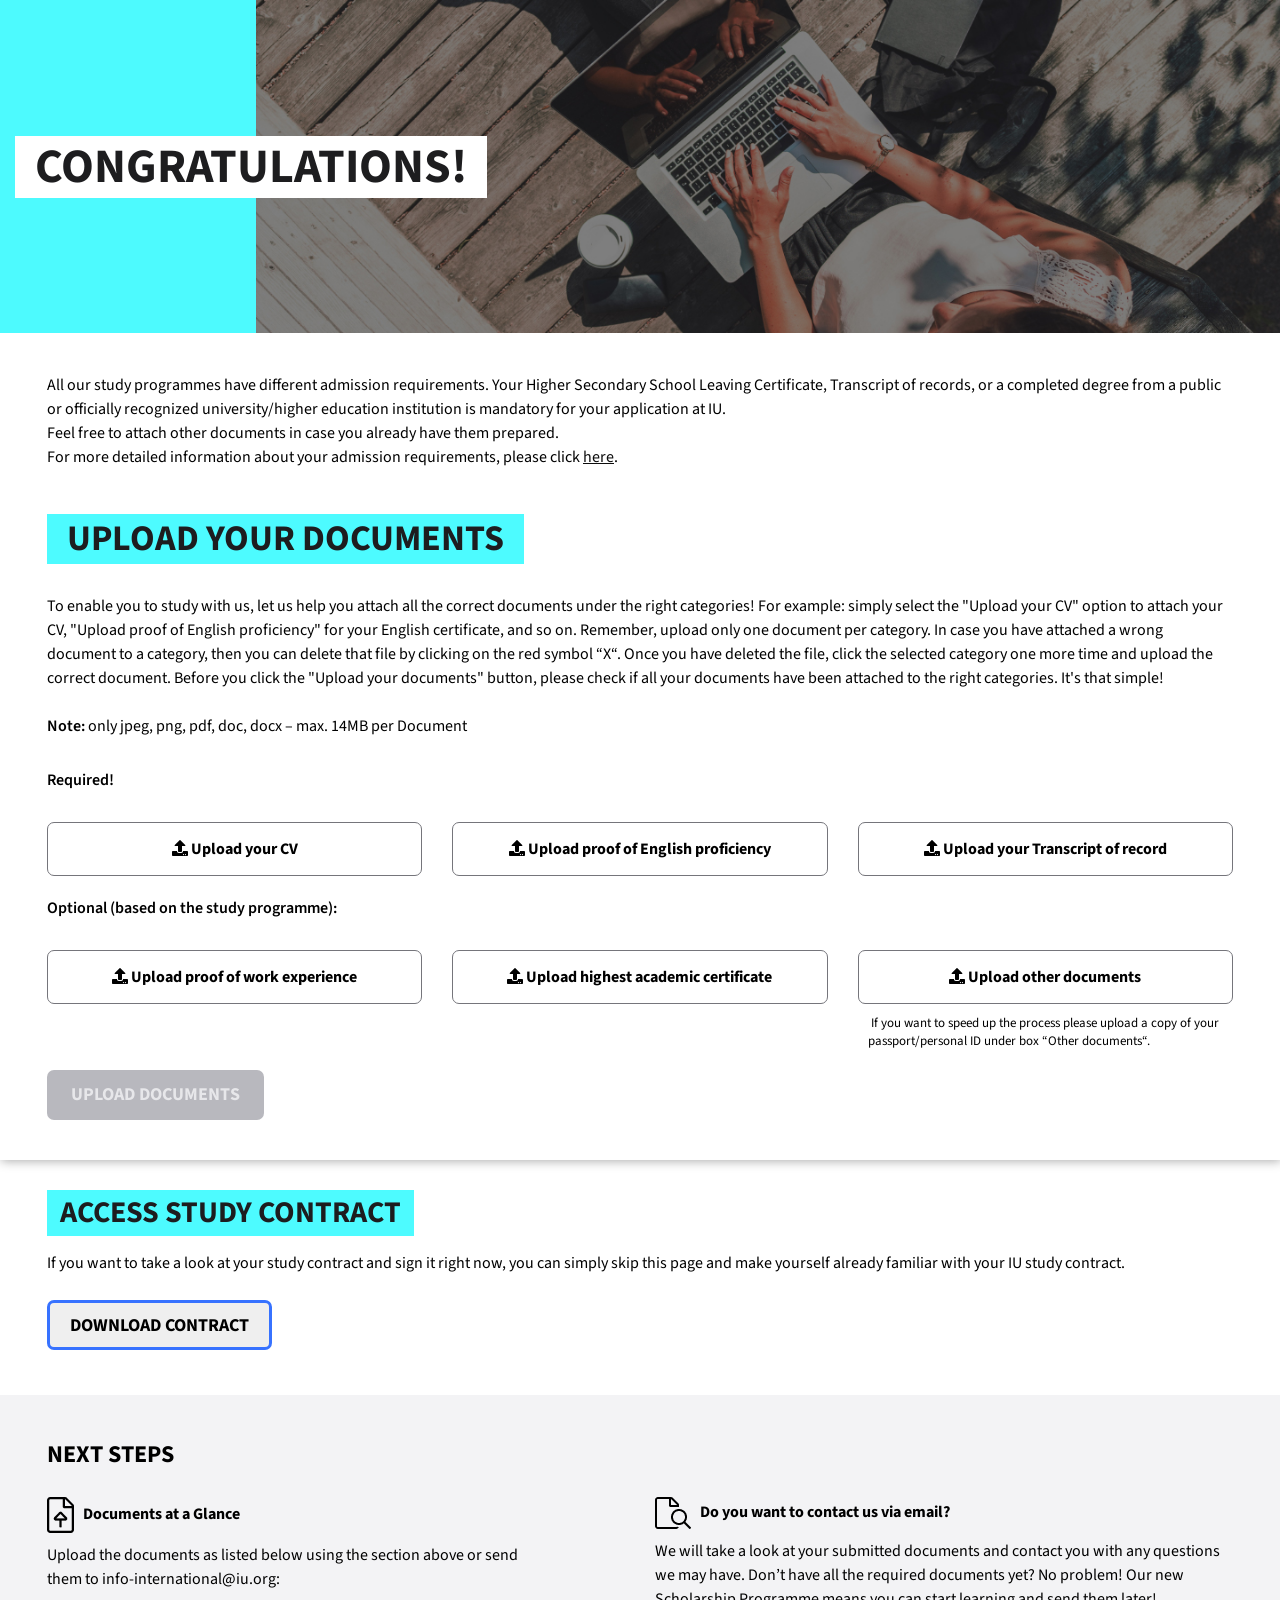
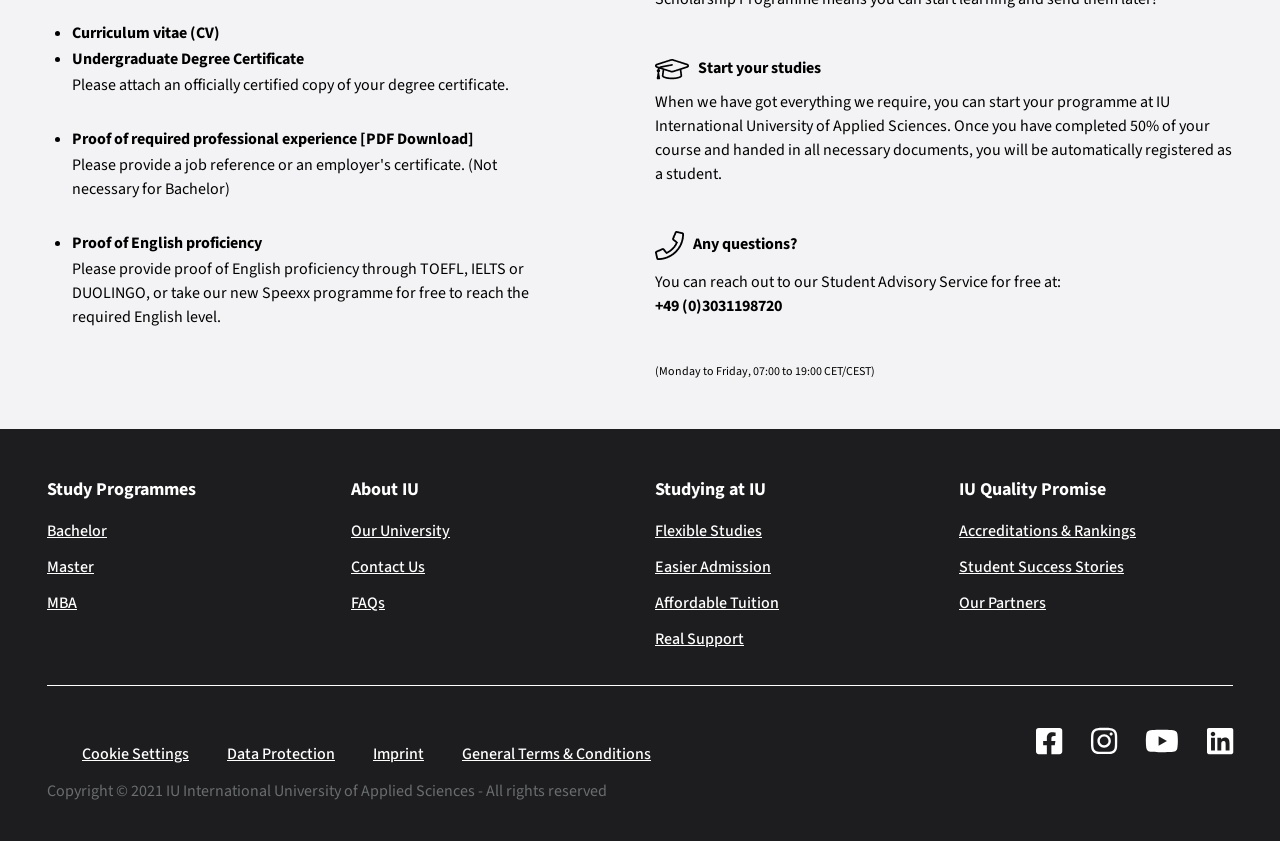
==== commit e3b2cce5: "feat: show country-specific number - ticket 277" ====
--- a/upload/index.html
+++ b/upload/index.html
@@ -4,7 +4,7 @@
         <meta charset="utf-8" />
         <meta http-equiv="X-UA-Compatible" content="IE=edge" />
         <meta name="viewport" content="width=device-width, initial-scale=1" />
-        <link rel="icon" href="images/favicon.png" type="image/x-icon" />
+        <link rel="icon" href="../images/favicon.svg" type="image/x-icon">
         <title>CONGRATULATIONS!</title>
         <!--[if IE]><script src="js/html5.js"></script><![endif]-->
         <!--main css -->
@@ -463,8 +463,8 @@
                             <h3><img src="images/studies.png" alt="Send" /> Start your studies</h3>
                             <p>When we have got everything we require, you can start your programme at IU International University of Applied Sciences. Once you have completed 50% of your course and handed in all necessary documents, you will be automatically registered as a student.</p>
                             <h3><img src="images/call.png" alt="Send" /> Any questions?</h3>
-                            <p style="margin-bottom:0px;">You can reach out to our Student Advisory Service for free at:<br />
-                                <strong>+49 (0)3031198720</strong></p>
+                            <p style="margin-bottom:0px;">You can reach out to our Student Advisory Service for free at:<br /> </p>
+                            <p id="phone" style="font-weight: bold;">  +49 (0)3031198720 </p>
                             <h5>(Monday to Friday, 07:00 to 19:00 CET/CEST)</h5>
                         </div>
                     </div>
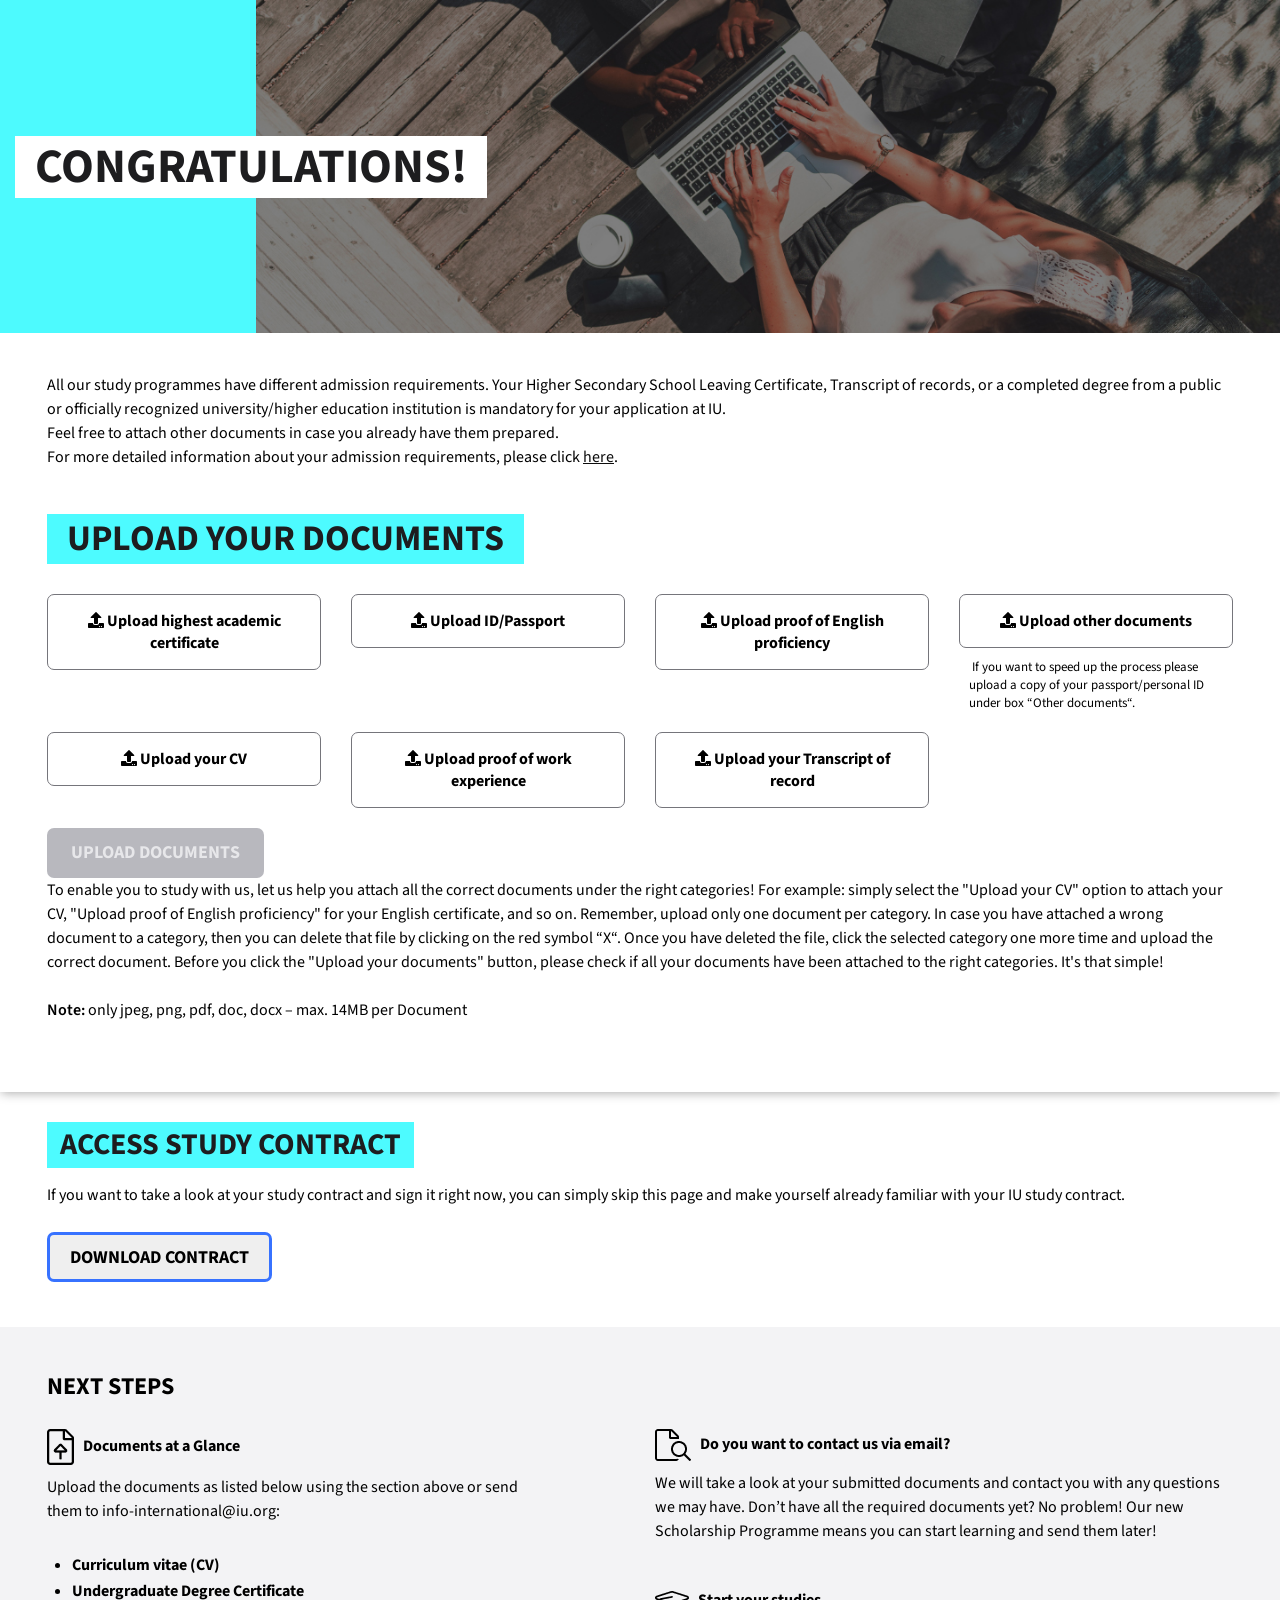
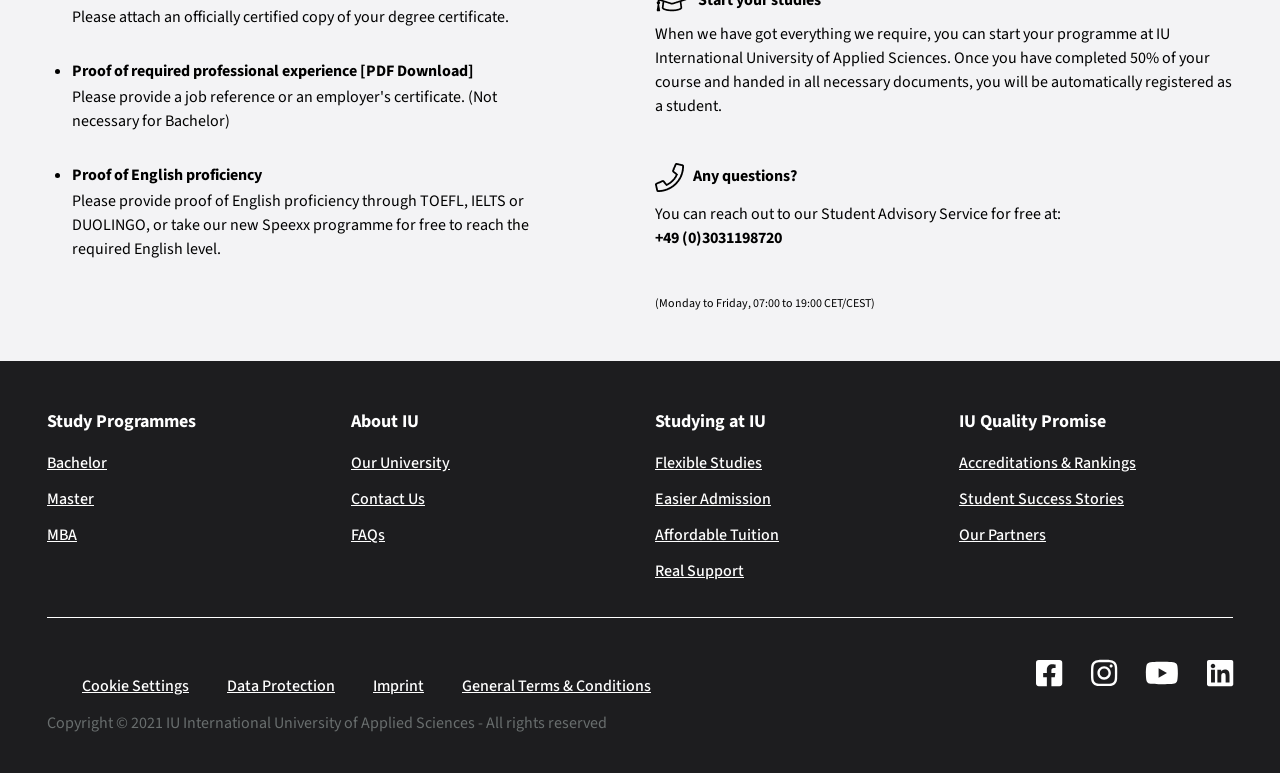
==== commit ebe23865: "feat: allow 1 doc upload and add passport - ticket 311" ====
--- a/upload/index.html
+++ b/upload/index.html
@@ -79,6 +79,16 @@
 
             });
         </script>
+
+        <script type="text/javascript">
+            window._mfq = window._mfq || [];
+            (function() {
+            var mf = document.createElement("script");
+            mf.type = "text/javascript"; mf.defer = true;
+            mf.src = "//cdn.mouseflow.com/projects/fd0b8205-e013-4c08-bd21-b02daad69efd.js";
+            document.getElementsByTagName("head")[0].appendChild(mf);
+            })();
+        </script>
     </head>
 
     <body>
@@ -179,16 +189,54 @@
                         </div>
                         <div class="upload-section">
                             <h2 class="upload-title">Upload <span class="uploady">your</span> Documents</h2>
-                            <p>To enable you to study with us, let us help you attach all the correct documents under the right categories! For example: simply select the "Upload your CV" option to attach your CV, "Upload proof of English proficiency" for your English certificate, and so on. Remember, upload only one document per category. In case you have attached a wrong document to a category, then you can delete that file by clicking on the red symbol “X“. Once you have deleted the file, click the selected category one more time and upload the correct document. Before you click the "Upload your documents" button, please check if all your documents have been attached to the right categories. It's that simple!
-                                <br>
-                            <br><strong>Note:</strong> only jpeg, png, pdf, doc, docx – max. 14MB per Document</p>
-                            <div>
-                                <p class="toHighlight"><strong>Required!</strong></p>
-                            </div>
+
                             <div class="upload-box">
                                 <form id="uploadNewForm" action="./upload.php" name="uploadNewForm" method="post" enctype="multipart/form-data">
                                     <div class="row">
-                                        <div class="col-md-4 col-sm-4 col-xs-12 upload_cv-cont">
+                                        <div class="col-md-3 col-sm-3 col-xs-12 upload_highest_academic_certificate-cont">
+                                            <div class="upload-block">
+                                                <label for="upload_highest_academic_certificate" class="custom-file-upload">
+                                                    <i class="fa fa-upload" aria-hidden="true"></i> Upload highest academic certificate
+                                                </label>
+                                                <div class="loader-img upload_highest_academic_certificate-loader"></div>
+                                                <input id="upload_highest_academic_certificate" name='upload_highest_academic_certificate' type="file" style="display:none;">
+                                            </div>
+                                        </div>
+                                        <div class="col-md-3 col-sm-3 col-xs-12 upload_id-cont">
+                                            <div class="upload-block">
+                                                <label for="upload_id" class="custom-file-upload">
+                                                    <i class="fa fa-upload" aria-hidden="true"></i> Upload ID/Passport
+                                                </label>
+                                                <div class="loader-img upload_id-loader"></div>
+                                                <input id="upload_id" name='upload_id' type="file" style="display:none;">
+                                            </div>
+                                        </div>
+
+                                        <div class="col-md-3 col-sm-3 col-xs-12 upload_proof_of_english_proficiency-cont">
+                                            <div class="upload-block">
+                                                <label for="upload_proof_of_english_proficiency" class="custom-file-upload">
+                                                    <i class="fa fa-upload" aria-hidden="true"></i> Upload proof of English proficiency
+                                                </label>
+                                                <div class="loader-img upload_proof_of_english_proficiency-loader"></div>
+                                                <input id="upload_proof_of_english_proficiency" name='upload_proof_of_english_proficiency' type="file" style="display:none;">
+                                            </div>
+                                        </div>
+                                        <div class="col-md-3 col-sm-3 col-xs-12 upload_other_documents-cont">
+                                            <div class="upload-block">
+                                                <label for="upload_other_documents" class="custom-file-upload">
+                                                    <i class="fa fa-upload" aria-hidden="true"></i> Upload other documents 
+                                                </label>
+                                                <div class="loader-img upload_other_documents-loader"></div>
+                                                <input id="upload_other_documents" name='upload_other_documents' type="file" style="display:none;">
+                                            </div>
+                                            <div class="miniText">
+
+                                                <img src="https://i.imgur.com/AZdpewI.png" alt="" width="19px"> If you want to speed up the process please upload a copy of your passport/personal ID under box “Other documents“.
+
+                                            </div>
+                                        </div>
+
+                                        <div class="col-md-3 col-sm-3 col-xs-12 upload_cv-cont">
                                             <div class="upload-block">
                                                 <label for="upload_cv" class="custom-file-upload">
                                                     <i class="fa fa-upload" aria-hidden="true"></i> Upload your CV
@@ -197,16 +245,16 @@
                                                 <input id="upload_cv" name='upload_cv' type="file" style="display:none;">
                                             </div>
                                         </div>
-                                        <div class="col-md-4 col-sm-4 col-xs-12 upload_proof_of_english_proficiency-cont">
+                                        <div class="col-md-3 col-sm-3 col-xs-12 upload_proof_of_work_experience-cont">
                                             <div class="upload-block">
-                                                <label for="upload_proof_of_english_proficiency" class="custom-file-upload">
-                                                    <i class="fa fa-upload" aria-hidden="true"></i> Upload proof of English proficiency
+                                                <label for="upload_proof_of_work_experience" class="custom-file-upload">
+                                                    <i class="fa fa-upload" aria-hidden="true"></i> Upload proof of work experience
                                                 </label>
-                                                <div class="loader-img upload_proof_of_english_proficiency-loader"></div>
-                                                <input id="upload_proof_of_english_proficiency" name='upload_proof_of_english_proficiency' type="file" style="display:none;">
-                                            </div>
-                                        </div>
-                                        <div class="col-md-4 col-sm-4 col-xs-12 upload_Transcript_of_record-cont">
+                                                <div class="loader-img upload_proof_of_work_experience-loader"></div>
+                                                <input id="upload_proof_of_work_experience" name='upload_proof_of_work_experience' type="file" style="display:none;">
+                                            </div>
+                                        </div>
+                                        <div class="col-md-3 col-sm-3 col-xs-12 upload_Transcript_of_record-cont">
                                             <div class="upload-block">
                                                 <label for="upload_Transcript_of_record" class="custom-file-upload">
                                                     <i class="fa fa-upload" aria-hidden="true"></i> Upload your Transcript of record
@@ -216,45 +264,6 @@
                                             </div>
                                         </div>
 
-                                        <div class="col-sm-12 col-md-12 col-xs-12">
-                                            <p class="toHighlight"><strong>Optional (based on the study programme):</strong></p>
-                                        </div>
-
-                                        <div class="col-md-4 col-sm-4 col-xs-12 upload_proof_of_work_experience-cont">
-                                            <div class="upload-block">
-                                                <label for="upload_proof_of_work_experience" class="custom-file-upload">
-                                                    <i class="fa fa-upload" aria-hidden="true"></i> Upload proof of work experience
-                                                </label>
-                                                <div class="loader-img upload_proof_of_work_experience-loader"></div>
-                                                <input id="upload_proof_of_work_experience" name='upload_proof_of_work_experience' type="file" style="display:none;">
-                                            </div>
-                                        </div>
-
-                                        <div class="col-md-4 col-sm-4 col-xs-12 upload_highest_academic_certificate-cont">
-                                            <div class="upload-block">
-                                                <label for="upload_highest_academic_certificate" class="custom-file-upload">
-                                                    <i class="fa fa-upload" aria-hidden="true"></i> Upload highest academic certificate
-                                                </label>
-                                                <div class="loader-img upload_highest_academic_certificate-loader"></div>
-                                                <input id="upload_highest_academic_certificate" name='upload_highest_academic_certificate' type="file" style="display:none;">
-                                            </div>
-                                        </div>
-
-
-                                        <div class="col-md-4 col-sm-4 col-xs-12 upload_other_documents-cont">
-                                            <div class="upload-block">
-                                                <label for="upload_other_documents" class="custom-file-upload">
-                                                    <i class="fa fa-upload" aria-hidden="true"></i> Upload other documents 
-                                                </label>
-                                                <div class="loader-img upload_other_documents-loader"></div>
-                                                <input id="upload_other_documents" name='upload_other_documents' type="file" style="display:none;">
-                                            </div>
-                                            <div class="miniText">
-
-                                                <img src="https://i.imgur.com/AZdpewI.png" alt="" width="19px"> If you want to speed up the process please upload a copy of your passport/personal ID under box “Other documents“.
-
-                                            </div>
-                                        </div>
                                     </div> 
                                     <div class="row"> 
                                         <div class="col-md-12 col-sm-12 col-xs-12 disable-div" id="pre-upload_cv" >
@@ -284,6 +293,15 @@
                                                 <div class="clearfix"></div>
                                             </div>
                                         </div>
+                                        <div class="col-md-12 col-sm-12 col-xs-12 disable-div" id="pre-upload_id" >
+                                            <div class="preview" style="color:black;">
+                                                <div class="progress-bar"></div>
+                                                <div class="file-name"></div>
+                                                <div class="file-size"></div>
+                                                <div class="file-remove" data-id="upload_id"><i class="fas fa-times"></i></div>
+                                                <div class="clearfix"></div>
+                                            </div>
+                                        </div>
                                         <div class="col-md-12 col-sm-12 col-xs-12 disable-div" id="pre-upload_proof_of_work_experience" >
                                             <div class="preview" style="color:black;">
                                                 <div class="progress-bar"></div>
@@ -319,7 +337,10 @@
                                         </div>
                                     </div>  
                                 </form>               
-                            </div>                                
+                            </div>     
+                            <p>To enable you to study with us, let us help you attach all the correct documents under the right categories! For example: simply select the "Upload your CV" option to attach your CV, "Upload proof of English proficiency" for your English certificate, and so on. Remember, upload only one document per category. In case you have attached a wrong document to a category, then you can delete that file by clicking on the red symbol “X“. Once you have deleted the file, click the selected category one more time and upload the correct document. Before you click the "Upload your documents" button, please check if all your documents have been attached to the right categories. It's that simple!
+                                <br>
+                            <br><strong>Note:</strong> only jpeg, png, pdf, doc, docx – max. 14MB per Document</p>                           
                         </div>
                     </div>
                 </div>
@@ -575,16 +596,16 @@
         <script>
         let x = false;
         let sumUploadedFiles = 0;
-        let requiredInput = ['upload_cv','upload_proof_of_english_proficiency','upload_Transcript_of_record']
+        // let requiredInput = ['upload_cv','upload_proof_of_english_proficiency', 'upload_Transcript_of_record']
         function validation(){
             let s = 0;
             sumUploadedFiles = 0;
             jQuery('input[type="file"]').each(function(e, i) {
-                if( jQuery(this).val()  && requiredInput.includes(jQuery(this)[0].name) ){
+                if( jQuery(this).val() ){
                     s++
                 }
             });
-            if(s===3){
+            if(s >= 1){
                 jQuery('input[type="file"]').each(function(e, i) {
                     if( jQuery(this).val()){
                         sumUploadedFiles++
@@ -651,27 +672,7 @@
                 jQuery("#pre-"+ID).addClass('disable-div');
                 document.getElementById(ID).value = '';
                 if(!validation()){
-                    switch (ID) {
-
-                        case 'upload_Transcript_of_record' :
-                            alert('Please upload a document for \'Transcript of record\'')
-                            x = false;
-                            break;
-
-                        case 'upload_cv' :
-                            alert('Please upload a document in \'CV\'')
-                            x = false;
-                            break;
-
-                        case 'upload_proof_of_english_proficiency' :
-                            alert('Please upload a document in \'Proof of English Proficiency\'')
-                            x = false;
-                            break;
-
-                        default : console.log('not a required')
-
-
-                    }
+                    alert('Please upload at least 1 document')
                     jQuery('#upload-documents').attr('disabled', true);
                 }
             });
@@ -704,6 +705,8 @@
                         }
                         else if (jQuery(this).attr('id') === "upload_Transcript_of_record") {
                             uploadImage( jQuery(this).attr('id'), 'TranscriptOfRecords' );
+                        } else if(jQuery(this).attr('id') === "upload_id") {
+                            uploadImage( jQuery(this).attr('id'), 'Identification+document');
                         }
                         else
                         {
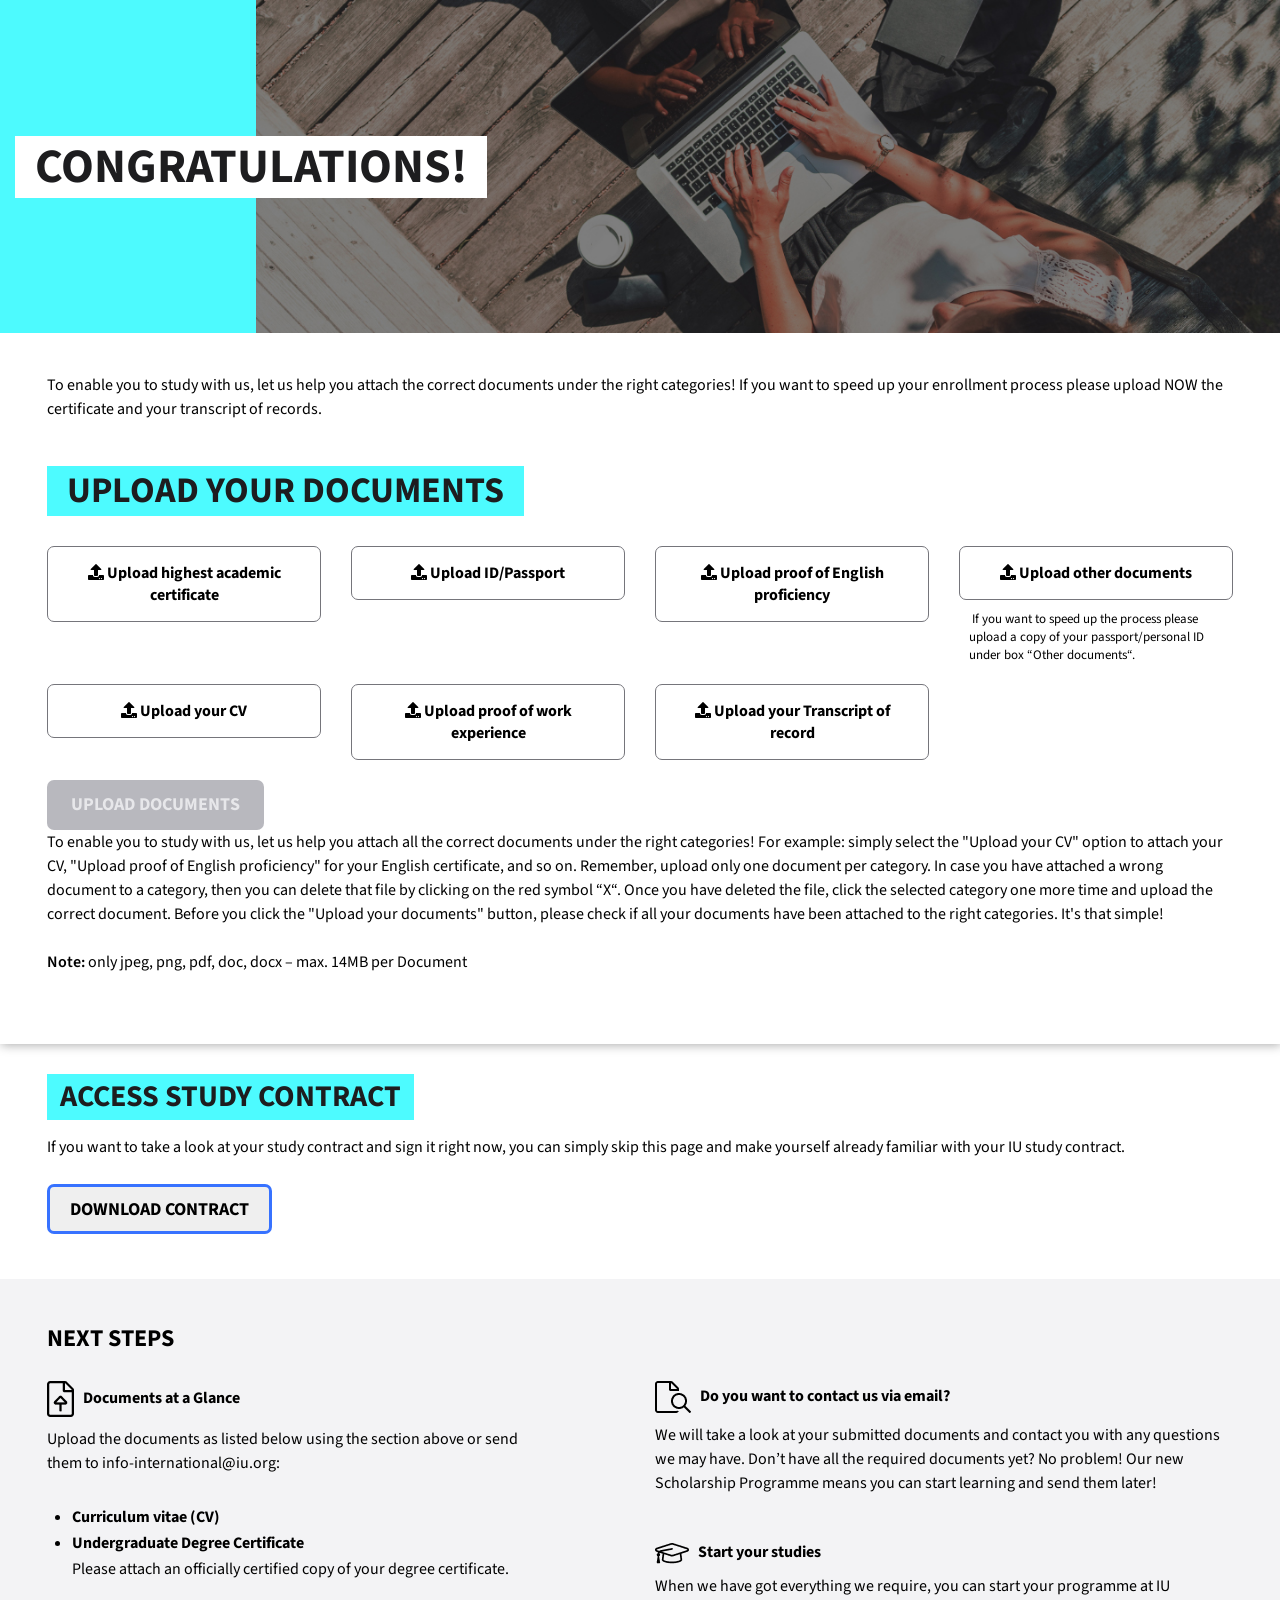
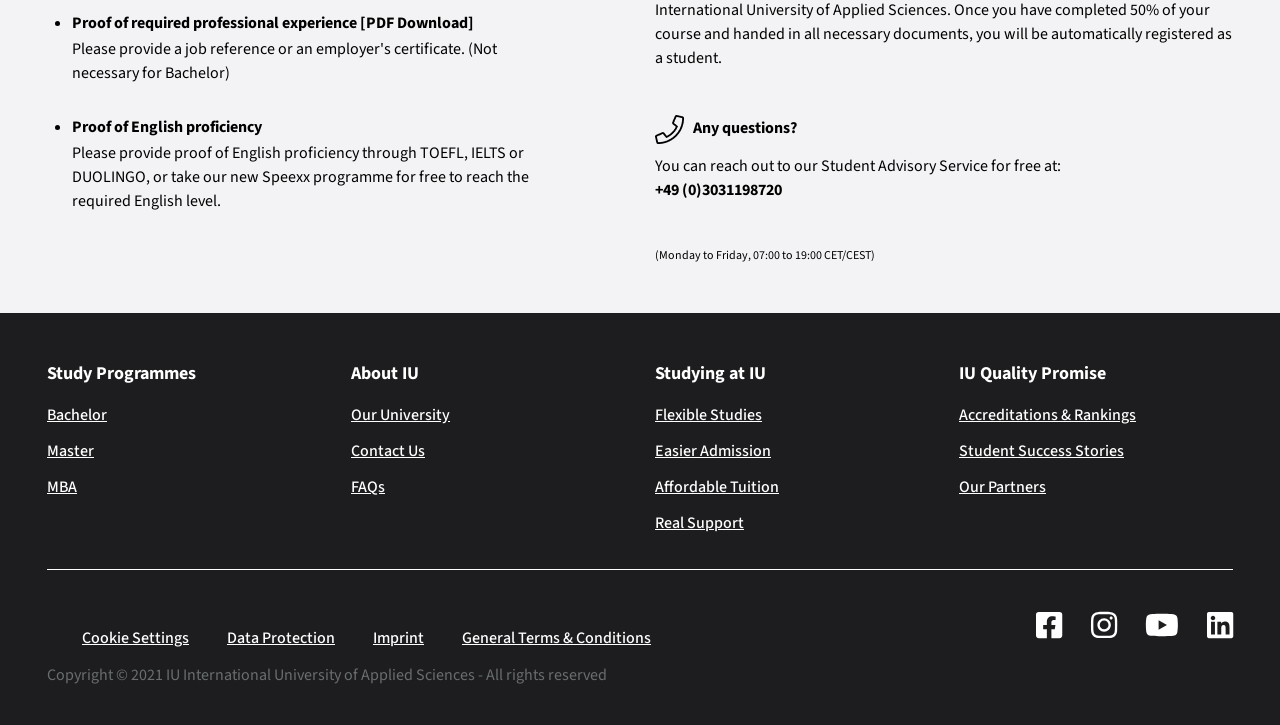
==== commit 6c6088bf: "refactor: change pload text - ticket 292" ====
--- a/upload/index.html
+++ b/upload/index.html
@@ -181,10 +181,11 @@
                     <div class="col-md-12 col-sm-12 col-xs-12">
                         <div class="application-process">
                             <p>
-                                All our study programmes have different admission requirements. Your Higher Secondary School Leaving Certificate, Transcript of records, or a completed degree from a public or officially recognized university/higher education institution is mandatory for your application at IU.
+                                <!-- All our study programmes have different admission requirements. Your Higher Secondary School Leaving Certificate, Transcript of records, or a completed degree from a public or officially recognized university/higher education institution is mandatory for your application at IU.
                                 <br>Feel free to attach other documents in case you already have them prepared. <br>
                                 For more detailed information about your admission requirements, please click
-                                <a href="https://iu.org/why-iu/easier-admission/" style="color: #0d0d0d;text-decoration: underline" target="_blank">here</a>.
+                                <a href="https://iu.org/why-iu/easier-admission/" style="color: #0d0d0d;text-decoration: underline" target="_blank">here</a>. -->
+                                To enable you to study with us, let us help you attach the correct documents under the right categories! If you want to speed up your enrollment process please upload NOW the certificate and your transcript of records.
                             </p>
                         </div>
                         <div class="upload-section">
